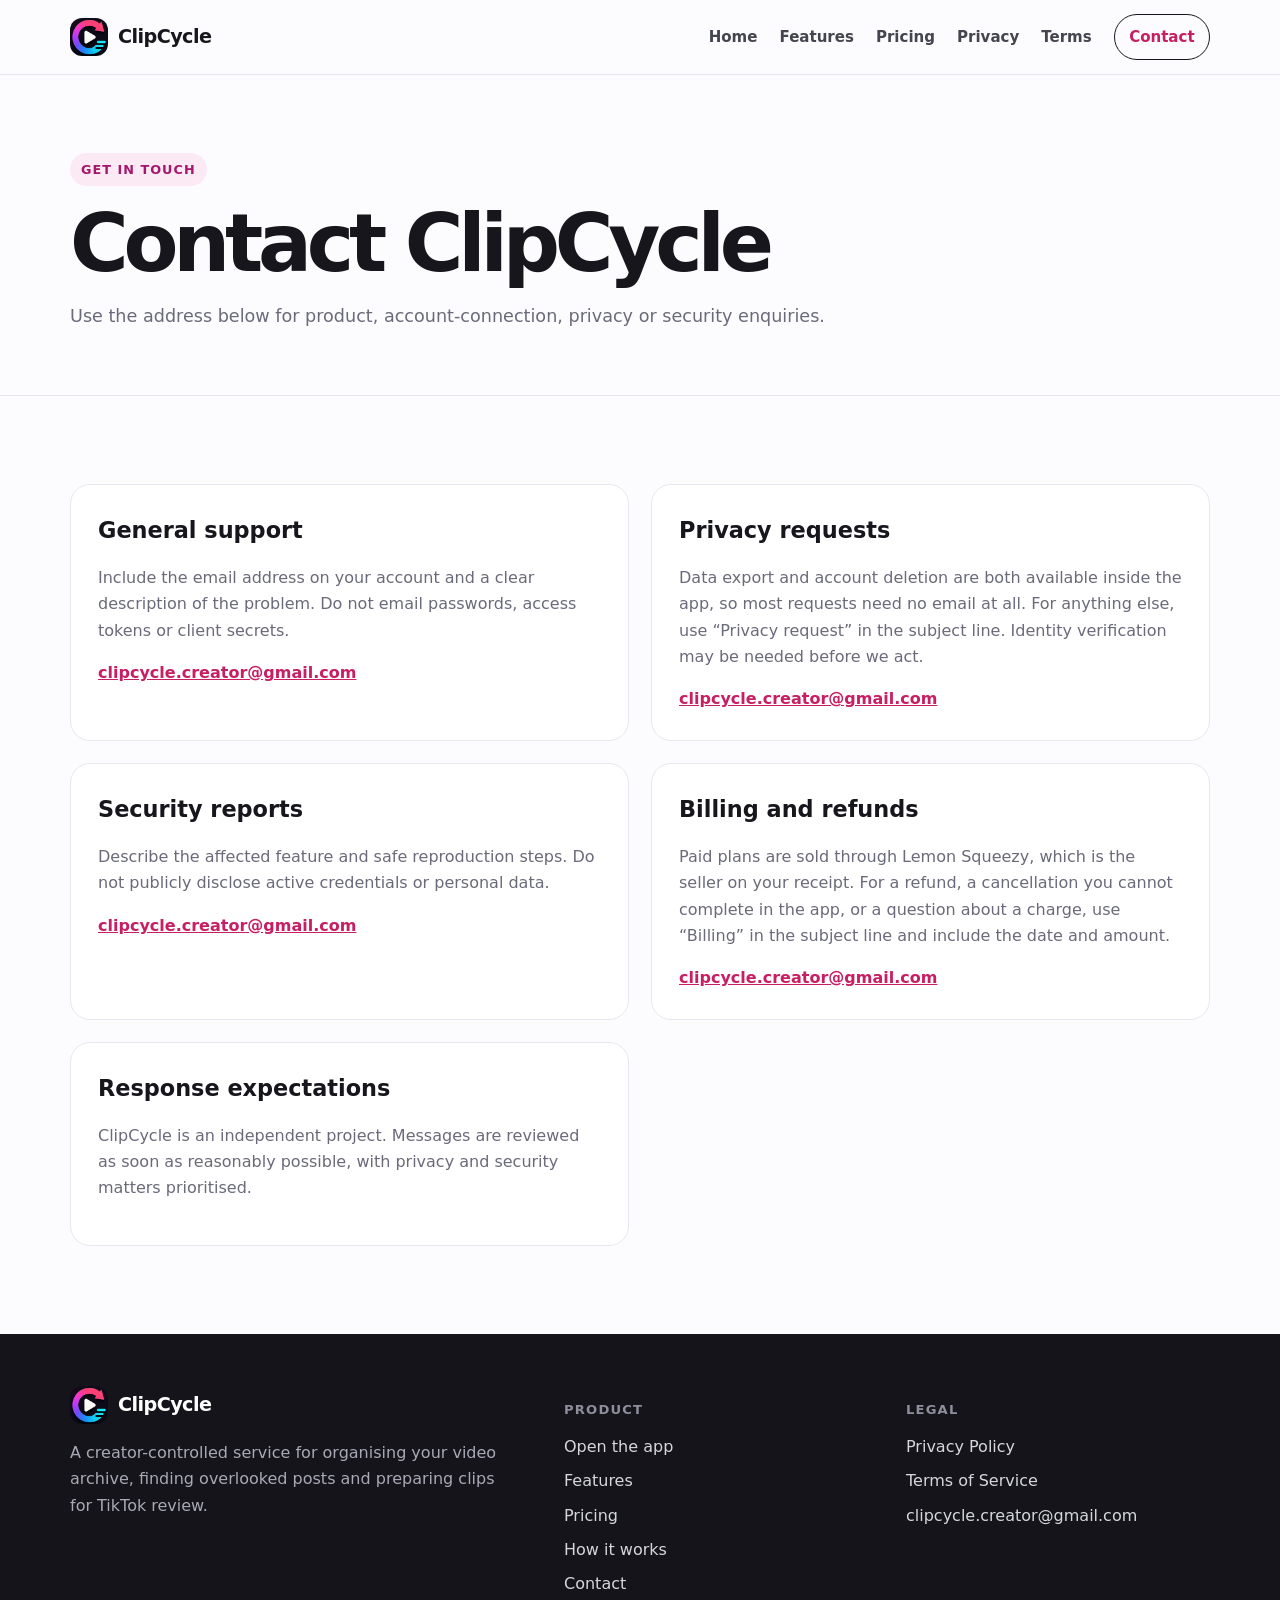
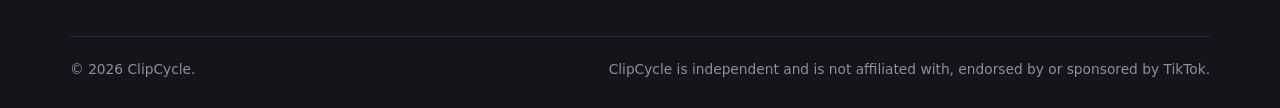
==== contact.html @ dc178f46 "Switch merchant of record to Lemon Squeezy Polar declined the category, classing creator tooling as " ====
<!doctype html><html lang="en"><head><meta charset="utf-8"><meta name="viewport" content="width=device-width,initial-scale=1"><meta name="description" content="Contact ClipCycle for product support, privacy enquiries or security reports."><title>Contact | ClipCycle</title><link rel="icon" href="favicon.png" type="image/png"><link rel="stylesheet" href="styles.css"></head><body><a class="skip" href="#main">Skip to content</a><header class="header"><div class="container nav"><a class="brand" href="index.html"><span class="mark"><img src="favicon.png" alt="" width="38" height="38"></span><span>ClipCycle</span></a><button class="menu" aria-expanded="false">Menu</button><nav class="links"><a href="index.html">Home</a><a href="features.html">Features</a><a href="pricing.html">Pricing</a><a href="privacy.html">Privacy</a><a href="terms.html">Terms</a><a href="contact.html" class="contact-link" aria-current="page">Contact</a></nav></div></header><main id="main">
<section class="page-hero"><div class="container"><span class="eyebrow">Get in touch</span><h1>Contact ClipCycle</h1><p>Use the address below for product, account-connection, privacy or security enquiries.</p></div></section>
<section class="section"><div class="container contact-grid"><article class="contact-card"><h2>General support</h2><p>Include the email address on your account and a clear description of the problem. Do not email passwords, access tokens or client secrets.</p><a class="email" href="mailto:clipcycle.creator@gmail.com?subject=ClipCycle%20support">clipcycle.creator@gmail.com</a></article><article class="contact-card"><h2>Privacy requests</h2><p>Data export and account deletion are both available inside the app, so most requests need no email at all. For anything else, use “Privacy request” in the subject line. Identity verification may be needed before we act.</p><a class="email" href="mailto:clipcycle.creator@gmail.com?subject=ClipCycle%20privacy%20request">clipcycle.creator@gmail.com</a></article><article class="contact-card"><h2>Security reports</h2><p>Describe the affected feature and safe reproduction steps. Do not publicly disclose active credentials or personal data.</p><a class="email" href="mailto:clipcycle.creator@gmail.com?subject=ClipCycle%20security%20report">clipcycle.creator@gmail.com</a></article><article class="contact-card"><h2>Billing and refunds</h2><p>Paid plans are sold through Lemon Squeezy, which is the seller on your receipt. For a refund, a cancellation you cannot complete in the app, or a question about a charge, use “Billing” in the subject line and include the date and amount.</p><a class="email" href="mailto:clipcycle.creator@gmail.com?subject=ClipCycle%20billing">clipcycle.creator@gmail.com</a></article><article class="contact-card"><h2>Response expectations</h2><p>ClipCycle is an independent project. Messages are reviewed as soon as reasonably possible, with privacy and security matters prioritised.</p></article></div></section>
</main><footer class="footer"><div class="container"><div class="footer-grid"><div><a class="brand" href="index.html"><span class="mark"><img src="favicon.png" alt="" width="38" height="38"></span><span>ClipCycle</span></a><p>A creator-controlled service for organising your video archive, finding overlooked posts and preparing clips for TikTok review.</p></div><div><h3>Product</h3><div class="footer-links"><a href="https://app.clipcycle.co">Open the app</a><a href="features.html">Features</a><a href="pricing.html">Pricing</a><a href="index.html#how">How it works</a><a href="contact.html">Contact</a></div></div><div><h3>Legal</h3><div class="footer-links"><a href="privacy.html">Privacy Policy</a><a href="terms.html">Terms of Service</a><a href="mailto:clipcycle.creator@gmail.com">clipcycle.creator@gmail.com</a></div></div></div><div class="footer-bottom"><span>© <span data-year>2026</span> ClipCycle.</span><span>ClipCycle is independent and is not affiliated with, endorsed by or sponsored by TikTok.</span></div></div></footer><script src="script.js"></script></body></html>
---- styles.css ----
:root{--ink:#16161c;--muted:#6a6a7a;--paper:#fcfcfe;--soft:#f4f4f9;--card:#fff;--accent:#ff2d6f;--dark:#c81e63;--violet:#6d28d9;--cyan:#0e7490;--line:#e7e7ef;--max:1140px}
*{box-sizing:border-box}html{scroll-behavior:smooth}body{margin:0;color:var(--ink);background:var(--paper);font-family:Inter,ui-sans-serif,system-ui,-apple-system,"Segoe UI",sans-serif;line-height:1.65}a{color:inherit}.container{width:min(calc(100% - 40px),var(--max));margin:auto}.skip{position:absolute;left:-9999px}.skip:focus{left:1rem;top:1rem;background:#111;color:#fff;padding:.7rem;z-index:100}.header{position:sticky;top:0;z-index:30;background:rgba(252,252,254,.93);backdrop-filter:blur(12px);border-bottom:1px solid var(--line)}.nav{min-height:74px;display:flex;align-items:center;justify-content:space-between;gap:24px}.brand{display:flex;align-items:center;gap:10px;text-decoration:none;font-weight:850;font-size:1.2rem;letter-spacing:-.03em}.mark{width:38px;height:38px;border-radius:12px;overflow:hidden;flex:none;display:block}.mark img{width:100%;height:100%;display:block}.links{display:flex;align-items:center;gap:22px}.links a{text-decoration:none;font-weight:680;font-size:.94rem;color:#45454f}.links a:hover,.links a[aria-current=page]{color:var(--dark)}.contact-link{padding:.58rem .9rem;border:1px solid var(--ink);border-radius:999px}.menu{display:none;background:#fff;border:1px solid var(--line);border-radius:10px;padding:.55rem .7rem;font:inherit;font-weight:750}.hero{padding:96px 0 78px;overflow:hidden;position:relative}.hero:after{content:"";position:absolute;width:600px;height:600px;border-radius:50%;right:-260px;top:-280px;background:radial-gradient(circle,rgba(255,45,111,.18),rgba(124,58,237,.12) 45%,transparent 70%);pointer-events:none}.hero-grid{display:grid;grid-template-columns:1.08fr .92fr;gap:60px;align-items:center}.eyebrow{display:inline-flex;padding:.38rem .68rem;border-radius:999px;background:#fbeaf4;color:#a3186a;font-size:.8rem;font-weight:820;letter-spacing:.08em;text-transform:uppercase}h1{font-size:clamp(3.2rem,8vw,6.2rem);line-height:.95;letter-spacing:-.065em;margin:20px 0;max-width:12ch}.hero h1 span{background:linear-gradient(100deg,#ff2d6f,#c026d3 45%,#4f7cf7);-webkit-background-clip:text;background-clip:text;color:transparent}.lead{font-size:1.18rem;color:var(--muted);max-width:650px}.actions{display:flex;gap:12px;flex-wrap:wrap;margin-top:30px}.button{display:inline-flex;align-items:center;justify-content:center;min-height:50px;padding:.75rem 1.15rem;border-radius:13px;text-decoration:none;font-weight:800;border:1px solid transparent}.primary{background:linear-gradient(100deg,#ff2d6f,#d4269b);color:#fff;box-shadow:0 12px 28px rgba(255,45,111,.28)}.primary:hover{background:linear-gradient(100deg,#e81c5e,#b81f87)}.secondary{background:#fff;border-color:var(--line)}.note{font-size:.9rem;color:#76767f;margin-top:17px}.mock{background:var(--ink);padding:26px;border-radius:28px;box-shadow:0 22px 60px rgba(22,22,40,.2);transform:rotate(1deg)}.window{background:#f8f8fc;border-radius:18px;overflow:hidden}.toolbar{height:46px;background:#fff;border-bottom:1px solid var(--line);display:flex;align-items:center;gap:7px;padding:0 16px}.dot{width:9px;height:9px;border-radius:50%;background:#d6d6e0}.mockbody{padding:22px}.small-label{font-size:.76rem;font-weight:820;letter-spacing:.08em;text-transform:uppercase;color:var(--muted)}.preview{height:205px;margin-top:12px;border-radius:16px;display:grid;place-items:center;color:#fff;font-size:2.3rem;background:linear-gradient(135deg,rgba(21,21,30,.1),rgba(21,21,30,.45)),linear-gradient(140deg,#8f7fd6,#5486bd 52%,#2c4a66)}.fake-row{display:flex;justify-content:space-between;align-items:center;gap:16px;margin-top:17px}.fake-lines{flex:1}.line{height:10px;background:#dcdce6;border-radius:999px}.line.short{width:60%;margin-top:7px}.badge{font-size:.75rem;font-weight:820;padding:.42rem .62rem;border-radius:999px;color:#0e7490;background:#d8f3fa}.trust{border-block:1px solid var(--line);background:#fff}.trust-grid{min-height:94px;display:grid;grid-template-columns:repeat(3,1fr);gap:24px;align-items:center}.trust-item{display:flex;align-items:center;gap:11px;color:#52525f}.trust-icon{width:35px;height:35px;border-radius:10px;background:var(--soft);display:grid;place-items:center;font-weight:900}.section{padding:88px 0}.soft{background:var(--soft)}.heading{max-width:740px;margin-bottom:40px}.heading h2,.content h2{font-size:clamp(2rem,5vw,3.5rem);line-height:1.07;letter-spacing:-.045em;margin:0 0 13px}.heading p{color:var(--muted);font-size:1.08rem;margin:0}.cards{display:grid;grid-template-columns:repeat(3,1fr);gap:19px}.card{background:#fff;border:1px solid var(--line);border-radius:21px;padding:26px;box-shadow:0 12px 32px rgba(24,20,45,.055)}.icon{width:43px;height:43px;border-radius:12px;display:grid;place-items:center;background:#f1ecfe;color:#6d28d9;font-weight:850}.card h3{margin:18px 0 8px;font-size:1.22rem}.card p{margin:0;color:var(--muted)}.steps{display:grid;grid-template-columns:repeat(4,1fr);gap:17px;counter-reset:step}.step{background:#fff;border-top:3px solid var(--accent);padding:24px 21px;border-radius:0 0 20px 20px}.step:before{counter-increment:step;content:"0" counter(step);display:block;color:var(--dark);font-size:.82rem;font-weight:850;letter-spacing:.09em;margin-bottom:28px}.step h3{margin:0 0 7px}.step p{margin:0;color:var(--muted)}.split{display:grid;grid-template-columns:1fr 1fr;gap:58px;align-items:center}.checks{list-style:none;padding:0;margin:22px 0 0;display:grid;gap:14px}.checks li{position:relative;padding-left:33px;color:#464653}.checks li:before{content:"✓";position:absolute;left:0;top:0;width:23px;height:23px;border-radius:7px;background:#d3f2ee;color:#0d7a68;display:grid;place-items:center;font-weight:900}.panel{background:#fff;border:1px solid var(--line);border-radius:25px;padding:26px;box-shadow:0 18px 50px rgba(24,20,45,.1)}.panel-row{display:flex;justify-content:space-between;gap:18px;padding:15px 0;border-bottom:1px solid var(--line)}.panel-row:last-child{border:0}.panel-row strong{font-weight:750}.good{color:#0d7a68;font-weight:820}.faq{display:grid;gap:12px}.faq details{background:#fff;border:1px solid var(--line);border-radius:16px;padding:0 20px}.faq summary{cursor:pointer;padding:19px 0;font-weight:790}.faq p{margin:-2px 0 19px;color:var(--muted)}.cta{padding:clamp(36px,7vw,68px);text-align:center;border-radius:28px;background:radial-gradient(circle at top right,rgba(255,45,111,.28),transparent 42%),radial-gradient(circle at bottom left,rgba(34,211,238,.18),transparent 45%),var(--ink);color:#fff}.cta h2{font-size:clamp(2rem,5vw,3.8rem);line-height:1;letter-spacing:-.05em;margin:0 auto 14px;max-width:760px}.cta p{color:#c9c8d2;max-width:620px;margin:0 auto 26px}.page-hero{padding:78px 0 46px;border-bottom:1px solid var(--line)}.page-hero h1{font-size:clamp(2.8rem,7vw,5rem);max-width:15ch}.page-hero p{color:var(--muted);font-size:1.1rem;max-width:760px}.content{max-width:820px;padding:55px 0 88px}.content h2{font-size:1.65rem;margin-top:48px}.content h3{margin-top:28px}.content p,.content li{color:#4a4a56}.content a{color:var(--dark);text-underline-offset:3px}.notice{padding:17px 19px;border-left:4px solid var(--accent);background:#fdf2f8;border-radius:0 13px 13px 0;margin:24px 0}.contact-grid{display:grid;grid-template-columns:1fr 1fr;gap:22px}.contact-card{border:1px solid var(--line);border-radius:20px;background:#fff;padding:27px}.contact-card h2{margin:0 0 9px;font-size:1.4rem}.contact-card p{color:var(--muted)}.email{display:inline-block;color:var(--dark);font-weight:820;overflow-wrap:anywhere}.footer{background:#14141a;color:#fff;padding:52px 0 28px}.footer-grid{display:grid;grid-template-columns:1.5fr 1fr 1fr;gap:38px}.footer p{color:#a9a9b6;max-width:440px}.footer h3{font-size:.82rem;text-transform:uppercase;letter-spacing:.09em;color:#8e8e9c}.footer-links{display:grid;gap:8px}.footer-links a{color:#d6d6de;text-decoration:none}.footer-bottom{display:flex;justify-content:space-between;gap:20px;margin-top:38px;padding-top:21px;border-top:1px solid #2c2c36;color:#8e8e9c;font-size:.86rem}
@media(max-width:900px){.hero-grid,.split{grid-template-columns:1fr}.cards{grid-template-columns:1fr 1fr}.steps{grid-template-columns:1fr 1fr}.trust-grid{padding:20px 0}}
@media(max-width:700px){.menu{display:block}.links{display:none;position:absolute;top:67px;left:20px;right:20px;flex-direction:column;align-items:stretch;gap:0;background:#fff;border:1px solid var(--line);border-radius:16px;padding:9px;box-shadow:0 18px 50px rgba(24,20,45,.13)}.links.open{display:flex}.links a{padding:11px}.contact-link{border:0}.hero{padding-top:68px}.trust-grid,.cards,.steps,.contact-grid,.footer-grid{grid-template-columns:1fr}.section{padding:68px 0}.footer-bottom{flex-direction:column}}

.plans{display:grid;grid-template-columns:repeat(2,1fr);gap:22px;align-items:start;max-width:900px;margin:auto}
.plan{position:relative;background:#fff;border:1px solid var(--line);border-radius:24px;padding:32px;box-shadow:0 12px 32px rgba(24,20,45,.055);display:flex;flex-direction:column;height:100%}
.plan.featured{border-color:var(--accent);box-shadow:0 20px 54px rgba(255,45,111,.14)}
.plan .badge{position:absolute;top:-13px;right:26px;color:#a3186a;background:#fbeaf4}
.plan h2{margin:0;font-size:1.35rem;letter-spacing:-.02em}
.plan-price{margin:14px 0 0;display:flex;align-items:baseline;gap:9px}
.plan-price .amount{font-size:3rem;font-weight:850;letter-spacing:-.05em;line-height:1}
.plan-price .per{color:var(--muted);font-weight:700}
.plan-note{margin:6px 0 0;color:var(--muted);font-size:.92rem}
.plan .checks{margin-top:24px}
.plan-foot{margin:22px 0 24px;padding-top:20px;border-top:1px solid var(--line);color:var(--muted);font-size:.9rem}
.plan-foot a{color:var(--dark)}
.plan .button{margin-top:auto;width:100%}
@media(max-width:760px){.plans{grid-template-columns:1fr}.plan{padding:26px}}
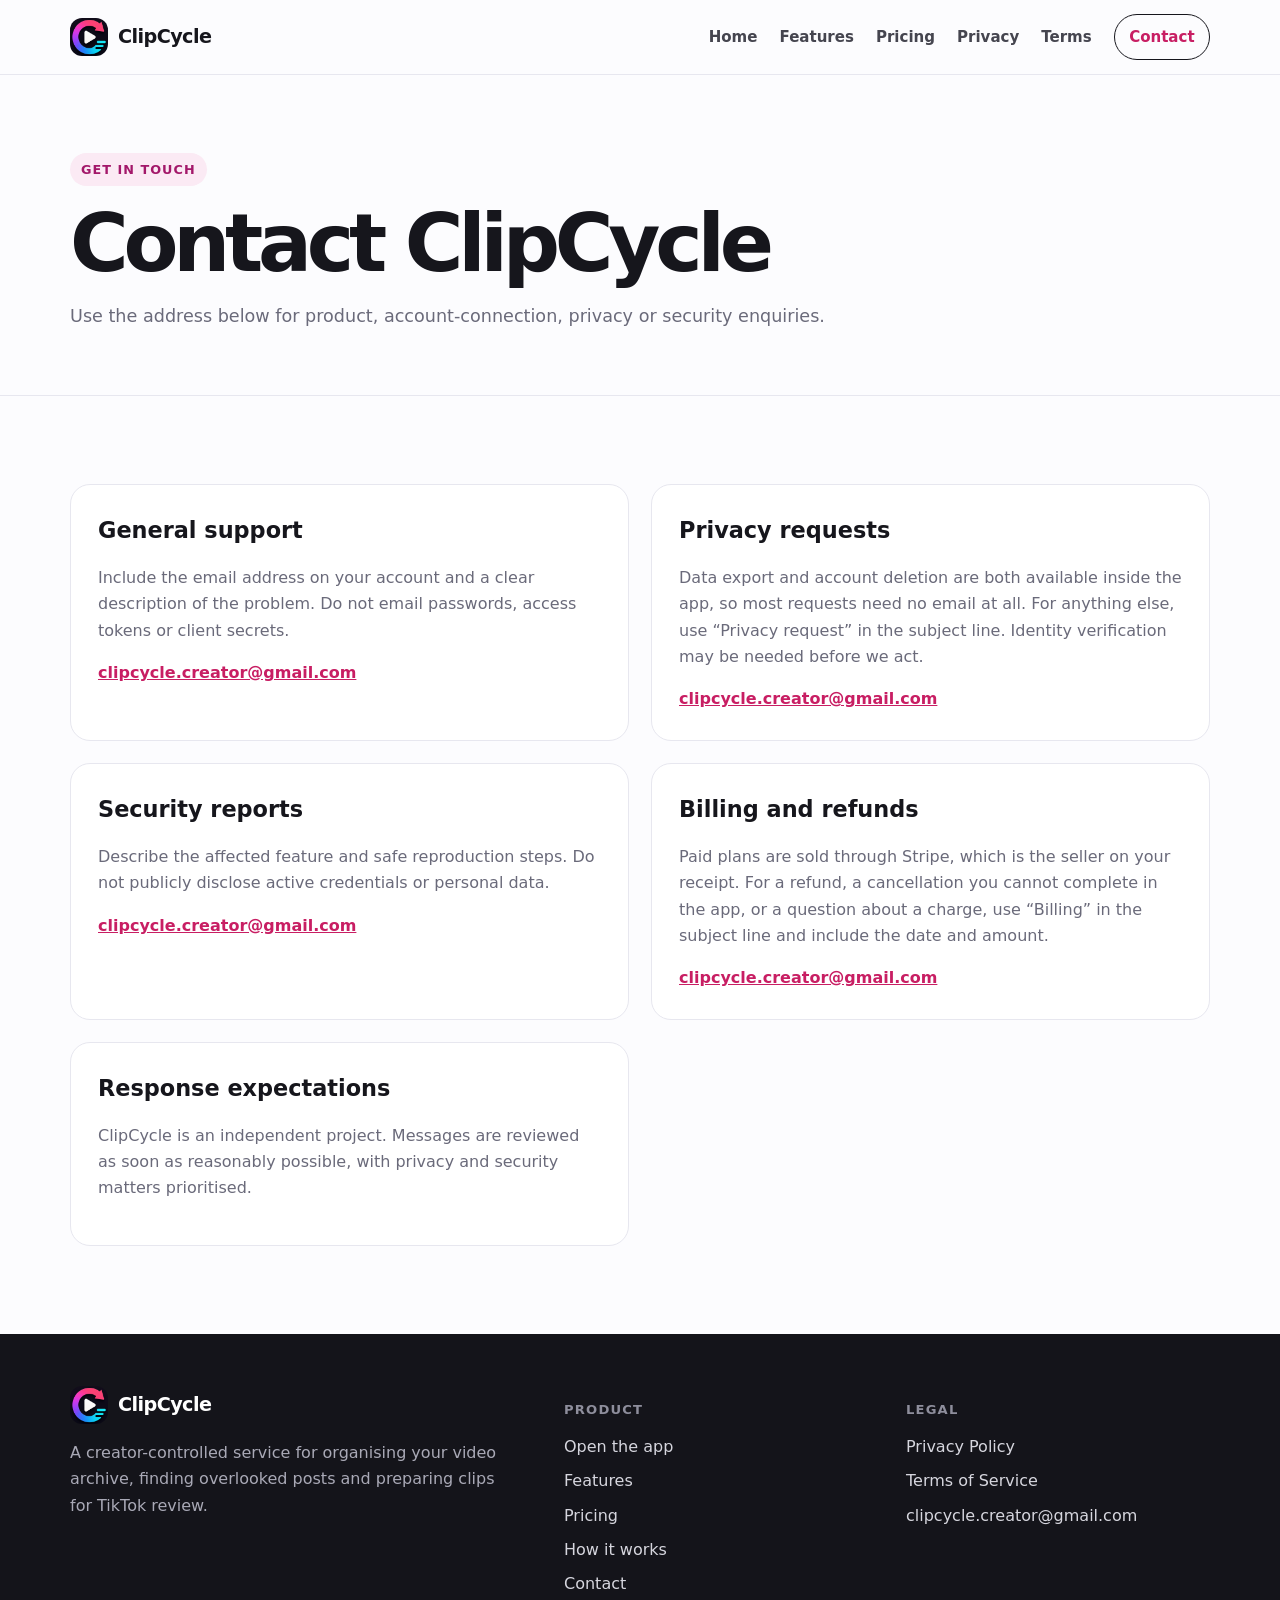
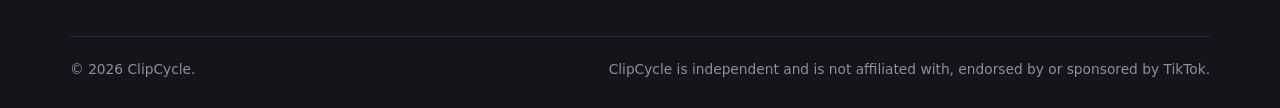
==== commit 8f5a38bd: "Name Stripe as merchant of record Lemon Squeezy routed the signup to Stripe Managed Payments, which " ====
--- a/contact.html
+++ b/contact.html
@@ -1,4 +1,4 @@
 <!doctype html><html lang="en"><head><meta charset="utf-8"><meta name="viewport" content="width=device-width,initial-scale=1"><meta name="description" content="Contact ClipCycle for product support, privacy enquiries or security reports."><title>Contact | ClipCycle</title><link rel="icon" href="favicon.png" type="image/png"><link rel="stylesheet" href="styles.css"></head><body><a class="skip" href="#main">Skip to content</a><header class="header"><div class="container nav"><a class="brand" href="index.html"><span class="mark"><img src="favicon.png" alt="" width="38" height="38"></span><span>ClipCycle</span></a><button class="menu" aria-expanded="false">Menu</button><nav class="links"><a href="index.html">Home</a><a href="features.html">Features</a><a href="pricing.html">Pricing</a><a href="privacy.html">Privacy</a><a href="terms.html">Terms</a><a href="contact.html" class="contact-link" aria-current="page">Contact</a></nav></div></header><main id="main">
 <section class="page-hero"><div class="container"><span class="eyebrow">Get in touch</span><h1>Contact ClipCycle</h1><p>Use the address below for product, account-connection, privacy or security enquiries.</p></div></section>
-<section class="section"><div class="container contact-grid"><article class="contact-card"><h2>General support</h2><p>Include the email address on your account and a clear description of the problem. Do not email passwords, access tokens or client secrets.</p><a class="email" href="mailto:clipcycle.creator@gmail.com?subject=ClipCycle%20support">clipcycle.creator@gmail.com</a></article><article class="contact-card"><h2>Privacy requests</h2><p>Data export and account deletion are both available inside the app, so most requests need no email at all. For anything else, use “Privacy request” in the subject line. Identity verification may be needed before we act.</p><a class="email" href="mailto:clipcycle.creator@gmail.com?subject=ClipCycle%20privacy%20request">clipcycle.creator@gmail.com</a></article><article class="contact-card"><h2>Security reports</h2><p>Describe the affected feature and safe reproduction steps. Do not publicly disclose active credentials or personal data.</p><a class="email" href="mailto:clipcycle.creator@gmail.com?subject=ClipCycle%20security%20report">clipcycle.creator@gmail.com</a></article><article class="contact-card"><h2>Billing and refunds</h2><p>Paid plans are sold through Lemon Squeezy, which is the seller on your receipt. For a refund, a cancellation you cannot complete in the app, or a question about a charge, use “Billing” in the subject line and include the date and amount.</p><a class="email" href="mailto:clipcycle.creator@gmail.com?subject=ClipCycle%20billing">clipcycle.creator@gmail.com</a></article><article class="contact-card"><h2>Response expectations</h2><p>ClipCycle is an independent project. Messages are reviewed as soon as reasonably possible, with privacy and security matters prioritised.</p></article></div></section>
+<section class="section"><div class="container contact-grid"><article class="contact-card"><h2>General support</h2><p>Include the email address on your account and a clear description of the problem. Do not email passwords, access tokens or client secrets.</p><a class="email" href="mailto:clipcycle.creator@gmail.com?subject=ClipCycle%20support">clipcycle.creator@gmail.com</a></article><article class="contact-card"><h2>Privacy requests</h2><p>Data export and account deletion are both available inside the app, so most requests need no email at all. For anything else, use “Privacy request” in the subject line. Identity verification may be needed before we act.</p><a class="email" href="mailto:clipcycle.creator@gmail.com?subject=ClipCycle%20privacy%20request">clipcycle.creator@gmail.com</a></article><article class="contact-card"><h2>Security reports</h2><p>Describe the affected feature and safe reproduction steps. Do not publicly disclose active credentials or personal data.</p><a class="email" href="mailto:clipcycle.creator@gmail.com?subject=ClipCycle%20security%20report">clipcycle.creator@gmail.com</a></article><article class="contact-card"><h2>Billing and refunds</h2><p>Paid plans are sold through Stripe, which is the seller on your receipt. For a refund, a cancellation you cannot complete in the app, or a question about a charge, use “Billing” in the subject line and include the date and amount.</p><a class="email" href="mailto:clipcycle.creator@gmail.com?subject=ClipCycle%20billing">clipcycle.creator@gmail.com</a></article><article class="contact-card"><h2>Response expectations</h2><p>ClipCycle is an independent project. Messages are reviewed as soon as reasonably possible, with privacy and security matters prioritised.</p></article></div></section>
 </main><footer class="footer"><div class="container"><div class="footer-grid"><div><a class="brand" href="index.html"><span class="mark"><img src="favicon.png" alt="" width="38" height="38"></span><span>ClipCycle</span></a><p>A creator-controlled service for organising your video archive, finding overlooked posts and preparing clips for TikTok review.</p></div><div><h3>Product</h3><div class="footer-links"><a href="https://app.clipcycle.co">Open the app</a><a href="features.html">Features</a><a href="pricing.html">Pricing</a><a href="index.html#how">How it works</a><a href="contact.html">Contact</a></div></div><div><h3>Legal</h3><div class="footer-links"><a href="privacy.html">Privacy Policy</a><a href="terms.html">Terms of Service</a><a href="mailto:clipcycle.creator@gmail.com">clipcycle.creator@gmail.com</a></div></div></div><div class="footer-bottom"><span>© <span data-year>2026</span> ClipCycle.</span><span>ClipCycle is independent and is not affiliated with, endorsed by or sponsored by TikTok.</span></div></div></footer><script src="script.js"></script></body></html>
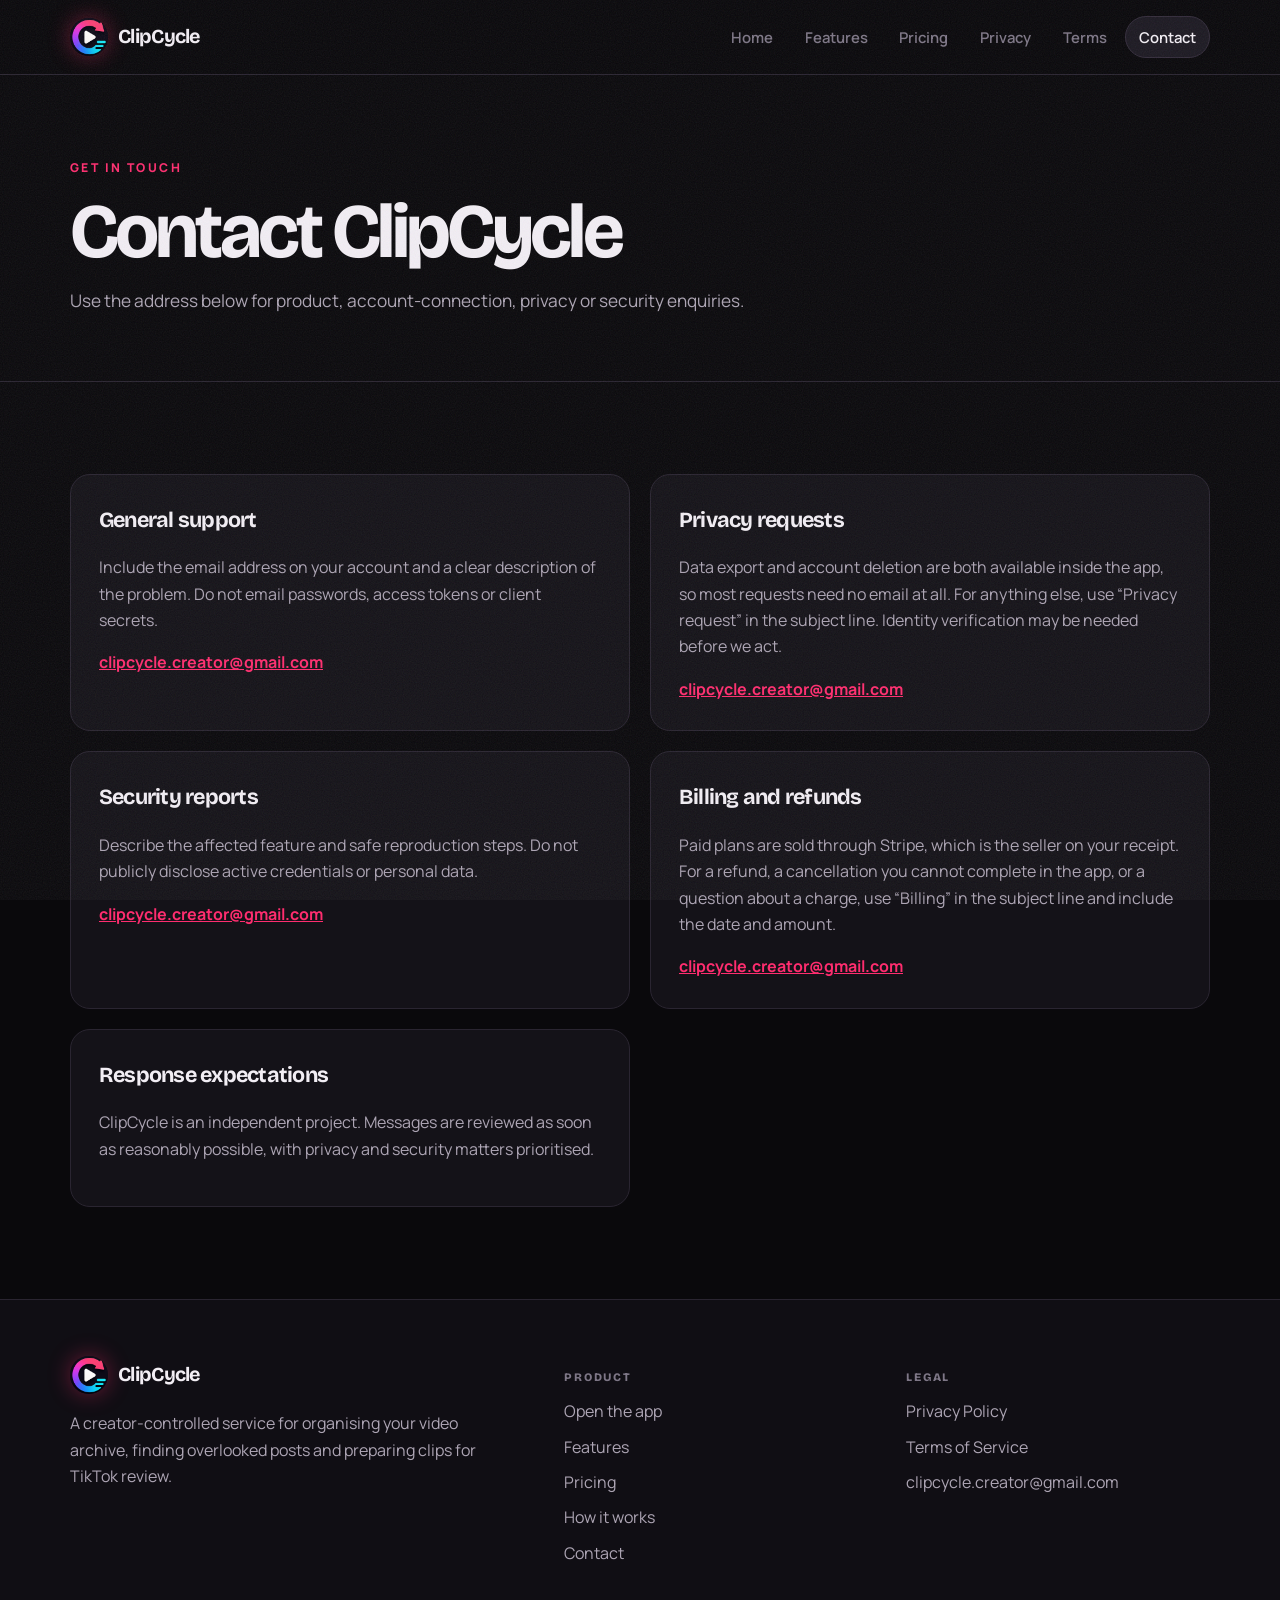
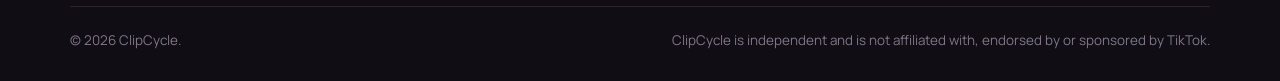
==== commit 7fc52f31: "Take the site dark, to match the app it sells The app has always been dark — near-black, phone-first" ====
--- a/contact.html
+++ b/contact.html
@@ -1,4 +1,4 @@
-<!doctype html><html lang="en"><head><meta charset="utf-8"><meta name="viewport" content="width=device-width,initial-scale=1"><meta name="description" content="Contact ClipCycle for product support, privacy enquiries or security reports."><title>Contact | ClipCycle</title><link rel="icon" href="favicon.png" type="image/png"><link rel="stylesheet" href="styles.css"></head><body><a class="skip" href="#main">Skip to content</a><header class="header"><div class="container nav"><a class="brand" href="index.html"><span class="mark"><img src="favicon.png" alt="" width="38" height="38"></span><span>ClipCycle</span></a><button class="menu" aria-expanded="false">Menu</button><nav class="links"><a href="index.html">Home</a><a href="features.html">Features</a><a href="pricing.html">Pricing</a><a href="privacy.html">Privacy</a><a href="terms.html">Terms</a><a href="contact.html" class="contact-link" aria-current="page">Contact</a></nav></div></header><main id="main">
+<!doctype html><html lang="en"><head><meta charset="utf-8"><meta name="theme-color" content="#0a090c"><meta name="viewport" content="width=device-width,initial-scale=1"><meta name="description" content="Contact ClipCycle for product support, privacy enquiries or security reports."><title>Contact | ClipCycle</title><link rel="icon" href="favicon.png" type="image/png"><link rel="preconnect" href="https://fonts.googleapis.com"><link rel="preconnect" href="https://fonts.gstatic.com" crossorigin><link rel="stylesheet" href="https://fonts.googleapis.com/css2?family=Bricolage+Grotesque:opsz,wght@12..96,600;12..96,700&family=Manrope:wght@400;500;600;700&display=swap"><link rel="stylesheet" href="styles.css"></head><body><a class="skip" href="#main">Skip to content</a><header class="header"><div class="container nav"><a class="brand" href="index.html"><span class="mark"><img src="favicon.png" alt="" width="38" height="38"></span><span>ClipCycle</span></a><button class="menu" aria-expanded="false">Menu</button><nav class="links"><a href="index.html">Home</a><a href="features.html">Features</a><a href="pricing.html">Pricing</a><a href="privacy.html">Privacy</a><a href="terms.html">Terms</a><a href="contact.html" class="contact-link" aria-current="page">Contact</a></nav></div></header><main id="main">
 <section class="page-hero"><div class="container"><span class="eyebrow">Get in touch</span><h1>Contact ClipCycle</h1><p>Use the address below for product, account-connection, privacy or security enquiries.</p></div></section>
 <section class="section"><div class="container contact-grid"><article class="contact-card"><h2>General support</h2><p>Include the email address on your account and a clear description of the problem. Do not email passwords, access tokens or client secrets.</p><a class="email" href="mailto:clipcycle.creator@gmail.com?subject=ClipCycle%20support">clipcycle.creator@gmail.com</a></article><article class="contact-card"><h2>Privacy requests</h2><p>Data export and account deletion are both available inside the app, so most requests need no email at all. For anything else, use “Privacy request” in the subject line. Identity verification may be needed before we act.</p><a class="email" href="mailto:clipcycle.creator@gmail.com?subject=ClipCycle%20privacy%20request">clipcycle.creator@gmail.com</a></article><article class="contact-card"><h2>Security reports</h2><p>Describe the affected feature and safe reproduction steps. Do not publicly disclose active credentials or personal data.</p><a class="email" href="mailto:clipcycle.creator@gmail.com?subject=ClipCycle%20security%20report">clipcycle.creator@gmail.com</a></article><article class="contact-card"><h2>Billing and refunds</h2><p>Paid plans are sold through Stripe, which is the seller on your receipt. For a refund, a cancellation you cannot complete in the app, or a question about a charge, use “Billing” in the subject line and include the date and amount.</p><a class="email" href="mailto:clipcycle.creator@gmail.com?subject=ClipCycle%20billing">clipcycle.creator@gmail.com</a></article><article class="contact-card"><h2>Response expectations</h2><p>ClipCycle is an independent project. Messages are reviewed as soon as reasonably possible, with privacy and security matters prioritised.</p></article></div></section>
 </main><footer class="footer"><div class="container"><div class="footer-grid"><div><a class="brand" href="index.html"><span class="mark"><img src="favicon.png" alt="" width="38" height="38"></span><span>ClipCycle</span></a><p>A creator-controlled service for organising your video archive, finding overlooked posts and preparing clips for TikTok review.</p></div><div><h3>Product</h3><div class="footer-links"><a href="https://app.clipcycle.co">Open the app</a><a href="features.html">Features</a><a href="pricing.html">Pricing</a><a href="index.html#how">How it works</a><a href="contact.html">Contact</a></div></div><div><h3>Legal</h3><div class="footer-links"><a href="privacy.html">Privacy Policy</a><a href="terms.html">Terms of Service</a><a href="mailto:clipcycle.creator@gmail.com">clipcycle.creator@gmail.com</a></div></div></div><div class="footer-bottom"><span>© <span data-year>2026</span> ClipCycle.</span><span>ClipCycle is independent and is not affiliated with, endorsed by or sponsored by TikTok.</span></div></div></footer><script src="script.js"></script></body></html>
--- a/styles.css
+++ b/styles.css
@@ -1,20 +1,520 @@
-
-:root{--ink:#16161c;--muted:#6a6a7a;--paper:#fcfcfe;--soft:#f4f4f9;--card:#fff;--accent:#ff2d6f;--dark:#c81e63;--violet:#6d28d9;--cyan:#0e7490;--line:#e7e7ef;--max:1140px}
-*{box-sizing:border-box}html{scroll-behavior:smooth}body{margin:0;color:var(--ink);background:var(--paper);font-family:Inter,ui-sans-serif,system-ui,-apple-system,"Segoe UI",sans-serif;line-height:1.65}a{color:inherit}.container{width:min(calc(100% - 40px),var(--max));margin:auto}.skip{position:absolute;left:-9999px}.skip:focus{left:1rem;top:1rem;background:#111;color:#fff;padding:.7rem;z-index:100}.header{position:sticky;top:0;z-index:30;background:rgba(252,252,254,.93);backdrop-filter:blur(12px);border-bottom:1px solid var(--line)}.nav{min-height:74px;display:flex;align-items:center;justify-content:space-between;gap:24px}.brand{display:flex;align-items:center;gap:10px;text-decoration:none;font-weight:850;font-size:1.2rem;letter-spacing:-.03em}.mark{width:38px;height:38px;border-radius:12px;overflow:hidden;flex:none;display:block}.mark img{width:100%;height:100%;display:block}.links{display:flex;align-items:center;gap:22px}.links a{text-decoration:none;font-weight:680;font-size:.94rem;color:#45454f}.links a:hover,.links a[aria-current=page]{color:var(--dark)}.contact-link{padding:.58rem .9rem;border:1px solid var(--ink);border-radius:999px}.menu{display:none;background:#fff;border:1px solid var(--line);border-radius:10px;padding:.55rem .7rem;font:inherit;font-weight:750}.hero{padding:96px 0 78px;overflow:hidden;position:relative}.hero:after{content:"";position:absolute;width:600px;height:600px;border-radius:50%;right:-260px;top:-280px;background:radial-gradient(circle,rgba(255,45,111,.18),rgba(124,58,237,.12) 45%,transparent 70%);pointer-events:none}.hero-grid{display:grid;grid-template-columns:1.08fr .92fr;gap:60px;align-items:center}.eyebrow{display:inline-flex;padding:.38rem .68rem;border-radius:999px;background:#fbeaf4;color:#a3186a;font-size:.8rem;font-weight:820;letter-spacing:.08em;text-transform:uppercase}h1{font-size:clamp(3.2rem,8vw,6.2rem);line-height:.95;letter-spacing:-.065em;margin:20px 0;max-width:12ch}.hero h1 span{background:linear-gradient(100deg,#ff2d6f,#c026d3 45%,#4f7cf7);-webkit-background-clip:text;background-clip:text;color:transparent}.lead{font-size:1.18rem;color:var(--muted);max-width:650px}.actions{display:flex;gap:12px;flex-wrap:wrap;margin-top:30px}.button{display:inline-flex;align-items:center;justify-content:center;min-height:50px;padding:.75rem 1.15rem;border-radius:13px;text-decoration:none;font-weight:800;border:1px solid transparent}.primary{background:linear-gradient(100deg,#ff2d6f,#d4269b);color:#fff;box-shadow:0 12px 28px rgba(255,45,111,.28)}.primary:hover{background:linear-gradient(100deg,#e81c5e,#b81f87)}.secondary{background:#fff;border-color:var(--line)}.note{font-size:.9rem;color:#76767f;margin-top:17px}.mock{background:var(--ink);padding:26px;border-radius:28px;box-shadow:0 22px 60px rgba(22,22,40,.2);transform:rotate(1deg)}.window{background:#f8f8fc;border-radius:18px;overflow:hidden}.toolbar{height:46px;background:#fff;border-bottom:1px solid var(--line);display:flex;align-items:center;gap:7px;padding:0 16px}.dot{width:9px;height:9px;border-radius:50%;background:#d6d6e0}.mockbody{padding:22px}.small-label{font-size:.76rem;font-weight:820;letter-spacing:.08em;text-transform:uppercase;color:var(--muted)}.preview{height:205px;margin-top:12px;border-radius:16px;display:grid;place-items:center;color:#fff;font-size:2.3rem;background:linear-gradient(135deg,rgba(21,21,30,.1),rgba(21,21,30,.45)),linear-gradient(140deg,#8f7fd6,#5486bd 52%,#2c4a66)}.fake-row{display:flex;justify-content:space-between;align-items:center;gap:16px;margin-top:17px}.fake-lines{flex:1}.line{height:10px;background:#dcdce6;border-radius:999px}.line.short{width:60%;margin-top:7px}.badge{font-size:.75rem;font-weight:820;padding:.42rem .62rem;border-radius:999px;color:#0e7490;background:#d8f3fa}.trust{border-block:1px solid var(--line);background:#fff}.trust-grid{min-height:94px;display:grid;grid-template-columns:repeat(3,1fr);gap:24px;align-items:center}.trust-item{display:flex;align-items:center;gap:11px;color:#52525f}.trust-icon{width:35px;height:35px;border-radius:10px;background:var(--soft);display:grid;place-items:center;font-weight:900}.section{padding:88px 0}.soft{background:var(--soft)}.heading{max-width:740px;margin-bottom:40px}.heading h2,.content h2{font-size:clamp(2rem,5vw,3.5rem);line-height:1.07;letter-spacing:-.045em;margin:0 0 13px}.heading p{color:var(--muted);font-size:1.08rem;margin:0}.cards{display:grid;grid-template-columns:repeat(3,1fr);gap:19px}.card{background:#fff;border:1px solid var(--line);border-radius:21px;padding:26px;box-shadow:0 12px 32px rgba(24,20,45,.055)}.icon{width:43px;height:43px;border-radius:12px;display:grid;place-items:center;background:#f1ecfe;color:#6d28d9;font-weight:850}.card h3{margin:18px 0 8px;font-size:1.22rem}.card p{margin:0;color:var(--muted)}.steps{display:grid;grid-template-columns:repeat(4,1fr);gap:17px;counter-reset:step}.step{background:#fff;border-top:3px solid var(--accent);padding:24px 21px;border-radius:0 0 20px 20px}.step:before{counter-increment:step;content:"0" counter(step);display:block;color:var(--dark);font-size:.82rem;font-weight:850;letter-spacing:.09em;margin-bottom:28px}.step h3{margin:0 0 7px}.step p{margin:0;color:var(--muted)}.split{display:grid;grid-template-columns:1fr 1fr;gap:58px;align-items:center}.checks{list-style:none;padding:0;margin:22px 0 0;display:grid;gap:14px}.checks li{position:relative;padding-left:33px;color:#464653}.checks li:before{content:"✓";position:absolute;left:0;top:0;width:23px;height:23px;border-radius:7px;background:#d3f2ee;color:#0d7a68;display:grid;place-items:center;font-weight:900}.panel{background:#fff;border:1px solid var(--line);border-radius:25px;padding:26px;box-shadow:0 18px 50px rgba(24,20,45,.1)}.panel-row{display:flex;justify-content:space-between;gap:18px;padding:15px 0;border-bottom:1px solid var(--line)}.panel-row:last-child{border:0}.panel-row strong{font-weight:750}.good{color:#0d7a68;font-weight:820}.faq{display:grid;gap:12px}.faq details{background:#fff;border:1px solid var(--line);border-radius:16px;padding:0 20px}.faq summary{cursor:pointer;padding:19px 0;font-weight:790}.faq p{margin:-2px 0 19px;color:var(--muted)}.cta{padding:clamp(36px,7vw,68px);text-align:center;border-radius:28px;background:radial-gradient(circle at top right,rgba(255,45,111,.28),transparent 42%),radial-gradient(circle at bottom left,rgba(34,211,238,.18),transparent 45%),var(--ink);color:#fff}.cta h2{font-size:clamp(2rem,5vw,3.8rem);line-height:1;letter-spacing:-.05em;margin:0 auto 14px;max-width:760px}.cta p{color:#c9c8d2;max-width:620px;margin:0 auto 26px}.page-hero{padding:78px 0 46px;border-bottom:1px solid var(--line)}.page-hero h1{font-size:clamp(2.8rem,7vw,5rem);max-width:15ch}.page-hero p{color:var(--muted);font-size:1.1rem;max-width:760px}.content{max-width:820px;padding:55px 0 88px}.content h2{font-size:1.65rem;margin-top:48px}.content h3{margin-top:28px}.content p,.content li{color:#4a4a56}.content a{color:var(--dark);text-underline-offset:3px}.notice{padding:17px 19px;border-left:4px solid var(--accent);background:#fdf2f8;border-radius:0 13px 13px 0;margin:24px 0}.contact-grid{display:grid;grid-template-columns:1fr 1fr;gap:22px}.contact-card{border:1px solid var(--line);border-radius:20px;background:#fff;padding:27px}.contact-card h2{margin:0 0 9px;font-size:1.4rem}.contact-card p{color:var(--muted)}.email{display:inline-block;color:var(--dark);font-weight:820;overflow-wrap:anywhere}.footer{background:#14141a;color:#fff;padding:52px 0 28px}.footer-grid{display:grid;grid-template-columns:1.5fr 1fr 1fr;gap:38px}.footer p{color:#a9a9b6;max-width:440px}.footer h3{font-size:.82rem;text-transform:uppercase;letter-spacing:.09em;color:#8e8e9c}.footer-links{display:grid;gap:8px}.footer-links a{color:#d6d6de;text-decoration:none}.footer-bottom{display:flex;justify-content:space-between;gap:20px;margin-top:38px;padding-top:21px;border-top:1px solid #2c2c36;color:#8e8e9c;font-size:.86rem}
-@media(max-width:900px){.hero-grid,.split{grid-template-columns:1fr}.cards{grid-template-columns:1fr 1fr}.steps{grid-template-columns:1fr 1fr}.trust-grid{padding:20px 0}}
-@media(max-width:700px){.menu{display:block}.links{display:none;position:absolute;top:67px;left:20px;right:20px;flex-direction:column;align-items:stretch;gap:0;background:#fff;border:1px solid var(--line);border-radius:16px;padding:9px;box-shadow:0 18px 50px rgba(24,20,45,.13)}.links.open{display:flex}.links a{padding:11px}.contact-link{border:0}.hero{padding-top:68px}.trust-grid,.cards,.steps,.contact-grid,.footer-grid{grid-template-columns:1fr}.section{padding:68px 0}.footer-bottom{flex-direction:column}}
-
-.plans{display:grid;grid-template-columns:repeat(2,1fr);gap:22px;align-items:start;max-width:900px;margin:auto}
-.plan{position:relative;background:#fff;border:1px solid var(--line);border-radius:24px;padding:32px;box-shadow:0 12px 32px rgba(24,20,45,.055);display:flex;flex-direction:column;height:100%}
-.plan.featured{border-color:var(--accent);box-shadow:0 20px 54px rgba(255,45,111,.14)}
-.plan .badge{position:absolute;top:-13px;right:26px;color:#a3186a;background:#fbeaf4}
-.plan h2{margin:0;font-size:1.35rem;letter-spacing:-.02em}
-.plan-price{margin:14px 0 0;display:flex;align-items:baseline;gap:9px}
-.plan-price .amount{font-size:3rem;font-weight:850;letter-spacing:-.05em;line-height:1}
-.plan-price .per{color:var(--muted);font-weight:700}
-.plan-note{margin:6px 0 0;color:var(--muted);font-size:.92rem}
-.plan .checks{margin-top:24px}
-.plan-foot{margin:22px 0 24px;padding-top:20px;border-top:1px solid var(--line);color:var(--muted);font-size:.9rem}
-.plan-foot a{color:var(--dark)}
-.plan .button{margin-top:auto;width:100%}
-@media(max-width:760px){.plans{grid-template-columns:1fr}.plan{padding:26px}}
+/* ClipCycle — "Rewind".
+
+   Near-black with a faint magenta bias, and the brand pink used as a single
+   signal rather than a gradient wash. One saturated colour on a very dark
+   ground reads as deliberate; the same colour smeared across every button and
+   heading reads as a template.
+
+   The app is dark and always has been. This is the site catching up to it, so
+   that opening app.clipcycle.co from the marketing page is not a jolt. */
+
+:root {
+  /* Ground */
+  --paper: #0a090c;
+  --soft: #100e14;        /* alternating section band */
+  --card: #141218;
+  --raised: #1c1922;
+
+  /* Text, three levels. The old palette had two, so anything genuinely
+     secondary borrowed the grey that labels used and the hierarchy flattened. */
+  --ink: #f2eef4;
+  --muted: #ada5b4;
+  --faint: #7e7787;
+
+  /* The signal. One per view: the action the visitor came to take. */
+  --accent: #ff2d6f;
+  --plum: #c2569a;        /* support accent — never competes with the signal */
+  --mint: #3ecf8e;        /* positive: owned, controlled, retained */
+  --amber: #e8a33d;
+
+  --line: #2a2531;
+  --line-strong: #332c3b;
+
+  --max: 1140px;
+  --radius: 20px;
+}
+
+* { box-sizing: border-box; }
+html { scroll-behavior: smooth; }
+
+body {
+  margin: 0;
+  color: var(--ink);
+  background: var(--paper);
+  font-family: Manrope, ui-sans-serif, system-ui, -apple-system, "Segoe UI", sans-serif;
+  line-height: 1.65;
+  -webkit-font-smoothing: antialiased;
+}
+
+/* Film grain over the whole page.
+
+   Flat near-black bands visibly on a large screen and reads as unfinished
+   rather than dark. A little noise gives the ground a surface to be. Fixed so
+   it never scrolls against the content, and inert so it never eats a click. */
+body::after {
+  content: "";
+  position: fixed;
+  inset: 0;
+  z-index: 999;
+  pointer-events: none;
+  opacity: .4;
+  background-image: url("data:image/svg+xml,%3Csvg xmlns='http://www.w3.org/2000/svg' width='140' height='140'%3E%3Cfilter id='n'%3E%3CfeTurbulence type='fractalNoise' baseFrequency='0.85' numOctaves='3'/%3E%3C/filter%3E%3Crect width='140' height='140' filter='url(%23n)' opacity='0.2'/%3E%3C/svg%3E");
+}
+
+h1, h2, h3 {
+  font-family: "Bricolage Grotesque", Manrope, ui-sans-serif, system-ui, sans-serif;
+  letter-spacing: -.035em;
+  text-wrap: balance;
+}
+
+a { color: inherit; }
+
+.container { width: min(calc(100% - 40px), var(--max)); margin: auto; }
+
+.skip { position: absolute; left: -9999px; }
+.skip:focus {
+  left: 1rem; top: 1rem; z-index: 100;
+  background: var(--accent); color: #fff;
+  padding: .7rem 1rem; border-radius: 999px; font-weight: 700;
+}
+
+/* ---------- header ---------- */
+
+.header {
+  position: sticky; top: 0; z-index: 30;
+  background: rgba(10, 9, 12, .82);
+  backdrop-filter: blur(18px);
+  border-bottom: 1px solid var(--line);
+}
+
+.nav {
+  min-height: 74px;
+  display: flex; align-items: center; justify-content: space-between; gap: 24px;
+}
+
+.brand {
+  display: flex; align-items: center; gap: 10px;
+  text-decoration: none;
+  font-family: "Bricolage Grotesque", Manrope, sans-serif;
+  font-weight: 700; font-size: 1.24rem; letter-spacing: -.035em;
+}
+
+/* Round, and lit. The icon is the only place the signal appears in the
+   header, which is what makes it read as a mark rather than a button. */
+.mark {
+  width: 38px; height: 38px; border-radius: 50%;
+  overflow: hidden; flex: none; display: block;
+  box-shadow: 0 0 22px rgba(255, 45, 111, .38);
+}
+.mark img { width: 100%; height: 100%; display: block; }
+
+.links { display: flex; align-items: center; gap: 6px; }
+
+.links a {
+  text-decoration: none;
+  font-weight: 600; font-size: .93rem;
+  color: var(--faint);
+  padding: .5rem .8rem; border-radius: 999px;
+  transition: color .15s, background-color .15s;
+}
+.links a:hover { color: var(--ink); background: var(--raised); }
+.links a[aria-current="page"] { color: var(--ink); background: var(--raised); }
+
+.contact-link {
+  border: 1px solid var(--line-strong);
+  color: var(--ink) !important;
+}
+.contact-link:hover { border-color: var(--muted); }
+
+.menu {
+  display: none;
+  background: var(--card); color: var(--ink);
+  border: 1px solid var(--line-strong); border-radius: 999px;
+  padding: .55rem 1rem; font: inherit; font-weight: 700;
+}
+
+/* ---------- hero ---------- */
+
+.hero { padding: 78px 0 74px; overflow: hidden; position: relative; }
+
+/* A single wash of the signal behind the headline, well under the type. This
+   is the one gradient left on the site, and it is atmosphere rather than a
+   surface anything sits on. */
+.hero::after {
+  content: "";
+  position: absolute; width: 780px; height: 780px; border-radius: 50%;
+  right: -320px; top: -300px;
+  background: radial-gradient(circle, rgba(255, 45, 111, .16), rgba(255, 45, 111, 0) 64%);
+  pointer-events: none;
+}
+
+.hero-grid {
+  display: grid; grid-template-columns: 1.1fr .9fr; gap: 60px; align-items: center;
+  position: relative; z-index: 1;
+}
+
+.eyebrow {
+  display: inline-flex;
+  font-size: .76rem; font-weight: 800;
+  letter-spacing: .2em; text-transform: uppercase;
+  color: var(--accent);
+}
+
+/* Sized so the primary action stays above the fold on a 900px laptop. The
+   headline at its previous scale ran to five lines and pushed "Open the app"
+   to the very bottom edge of the viewport — a hero that hides its own call to
+   action is just a poster. */
+h1 {
+  font-size: clamp(2.8rem, 6vw, 5.1rem);
+  line-height: .93;
+  letter-spacing: -.05em;
+  font-weight: 700;
+  margin: 18px 0;
+  max-width: 14ch;
+}
+
+/* Solid, not a gradient fill. The phrase is the promise — it should read as
+   one word in the brand colour, not as a colour effect. */
+.hero h1 span { color: var(--accent); }
+
+.lead { font-size: 1.17rem; color: var(--muted); max-width: 52ch; text-wrap: pretty; }
+
+.actions { display: flex; gap: 12px; flex-wrap: wrap; margin-top: 28px; }
+
+.button {
+  display: inline-flex; align-items: center; justify-content: center;
+  min-height: 54px; padding: .8rem 1.9rem;
+  border-radius: 999px;
+  text-decoration: none; font-weight: 700; font-size: 1rem;
+  border: 1px solid transparent;
+  transition: filter .15s, border-color .15s, background-color .15s;
+}
+
+.primary {
+  background: var(--accent); color: #fff;
+  box-shadow: 0 14px 40px -12px rgba(255, 45, 111, .7);
+}
+.primary:hover { filter: brightness(1.08); }
+
+.secondary { background: transparent; border-color: var(--line-strong); color: var(--ink); }
+.secondary:hover { border-color: var(--muted); }
+
+.note { font-size: .9rem; color: var(--faint); margin-top: 20px; max-width: 48ch; }
+
+/* ---------- hero mock ---------- */
+
+.mock {
+  border: 1px solid var(--line);
+  background: var(--card);
+  padding: 20px;
+  border-radius: 34px;
+  box-shadow: 0 50px 100px -40px rgba(0, 0, 0, .95);
+}
+
+.window { background: var(--paper); border-radius: 20px; overflow: hidden; }
+
+.toolbar {
+  height: 46px; background: var(--card);
+  border-bottom: 1px solid var(--line);
+  display: flex; align-items: center; gap: 7px; padding: 0 16px;
+}
+.dot { width: 9px; height: 9px; border-radius: 50%; background: var(--line-strong); }
+
+.mockbody { padding: 20px; }
+
+.small-label {
+  font-size: .68rem; font-weight: 800;
+  letter-spacing: .16em; text-transform: uppercase;
+  color: var(--faint);
+}
+
+.preview {
+  height: 240px; margin-top: 12px; border-radius: 18px;
+  display: grid; place-items: center;
+  color: var(--accent); font-size: 2rem;
+  background: linear-gradient(168deg, #3b1e32, #1e1826 55%, #0f0e14);
+  border: 1px solid var(--line);
+}
+
+.fake-row { display: flex; justify-content: space-between; align-items: center; gap: 16px; margin-top: 18px; }
+.fake-lines { flex: 1; }
+.line { height: 10px; background: var(--raised); border-radius: 999px; }
+.line.short { width: 60%; margin-top: 8px; }
+
+.badge {
+  font-size: .68rem; font-weight: 800;
+  letter-spacing: .1em; text-transform: uppercase;
+  padding: .42rem .8rem; border-radius: 999px;
+  color: var(--mint); background: rgba(62, 207, 142, .12);
+  border: 1px solid rgba(62, 207, 142, .3);
+}
+
+/* ---------- trust strip ---------- */
+
+.trust { border-block: 1px solid var(--line); background: var(--soft); }
+
+.trust-grid {
+  min-height: 94px;
+  display: grid; grid-template-columns: repeat(3, 1fr); gap: 24px; align-items: center;
+}
+
+.trust-item {
+  display: flex; align-items: center; gap: 12px;
+  color: var(--muted); font-size: .94rem;
+}
+
+.trust-icon {
+  width: 34px; height: 34px; border-radius: 50%;
+  background: var(--raised); color: var(--plum);
+  border: 1px solid var(--line-strong);
+  display: grid; place-items: center; font-weight: 800;
+  flex: none;
+}
+
+/* ---------- sections ---------- */
+
+.section { padding: 92px 0; }
+.soft { background: var(--soft); }
+
+.heading { max-width: 740px; margin-bottom: 42px; }
+
+.heading h2, .content h2 {
+  font-size: clamp(2rem, 5vw, 3.4rem);
+  line-height: 1.03; letter-spacing: -.045em; font-weight: 700;
+  margin: 0 0 14px;
+}
+.heading p { color: var(--muted); font-size: 1.06rem; margin: 0; }
+
+.cards { display: grid; grid-template-columns: repeat(3, 1fr); gap: 18px; }
+
+.card {
+  background: var(--card);
+  border: 1px solid var(--line);
+  border-radius: var(--radius);
+  padding: 28px;
+}
+
+.icon {
+  width: 42px; height: 42px; border-radius: 12px;
+  display: grid; place-items: center;
+  background: var(--raised); color: var(--plum);
+  border: 1px solid var(--line-strong);
+  font-weight: 800; font-size: .9rem;
+}
+
+.card h3 { margin: 20px 0 8px; font-size: 1.2rem; font-weight: 700; }
+.card p { margin: 0; color: var(--muted); }
+
+/* Numbered because the steps genuinely happen in order. */
+.steps { display: grid; grid-template-columns: repeat(4, 1fr); gap: 16px; counter-reset: step; }
+
+/* The rule on top is neutral and the numeral carries the accent. Both in the
+   signal colour meant eight pink elements in one section — the discipline
+   that makes a single accent work is spending it once per idea, not once per
+   element. */
+.step {
+  background: var(--card);
+  border: 1px solid var(--line);
+  border-top: 2px solid var(--line-strong);
+  padding: 26px 22px;
+  border-radius: 0 0 var(--radius) var(--radius);
+}
+.step::before {
+  counter-increment: step; content: "0" counter(step);
+  display: block; color: var(--accent);
+  font-size: .8rem; font-weight: 800; letter-spacing: .12em;
+  margin-bottom: 28px;
+}
+.step h3 { margin: 0 0 8px; font-size: 1.08rem; font-weight: 700; }
+.step p { margin: 0; color: var(--muted); font-size: .96rem; }
+
+.split { display: grid; grid-template-columns: 1fr 1fr; gap: 58px; align-items: center; }
+
+.checks { list-style: none; padding: 0; margin: 24px 0 0; display: grid; gap: 14px; }
+.checks li { position: relative; padding-left: 34px; color: var(--muted); }
+.checks li::before {
+  content: "✓"; position: absolute; left: 0; top: 1px;
+  width: 22px; height: 22px; border-radius: 50%;
+  background: rgba(62, 207, 142, .12); color: var(--mint);
+  border: 1px solid rgba(62, 207, 142, .3);
+  display: grid; place-items: center; font-weight: 800; font-size: .72rem;
+}
+
+.panel {
+  background: var(--card);
+  border: 1px solid var(--line);
+  border-radius: var(--radius);
+  padding: 10px 26px;
+}
+.panel-row {
+  display: flex; justify-content: space-between; gap: 18px;
+  padding: 17px 0; border-bottom: 1px solid var(--line);
+}
+.panel-row:last-child { border: 0; }
+.panel-row strong { font-weight: 600; color: var(--muted); }
+.good { color: var(--mint); font-weight: 700; }
+
+/* ---------- faq ---------- */
+
+.faq { display: grid; gap: 10px; }
+.faq details {
+  background: var(--card);
+  border: 1px solid var(--line);
+  border-radius: 16px;
+  padding: 0 22px;
+}
+.faq details[open] { border-color: var(--line-strong); }
+.faq summary { cursor: pointer; padding: 20px 0; font-weight: 700; }
+.faq summary::marker { color: var(--accent); }
+.faq p { margin: -2px 0 20px; color: var(--muted); }
+
+/* ---------- closing cta ---------- */
+
+.cta {
+  padding: clamp(40px, 7vw, 76px);
+  text-align: center;
+  border-radius: 28px;
+  border: 1px solid var(--line);
+  background:
+    radial-gradient(circle at 50% -20%, rgba(255, 45, 111, .22), transparent 62%),
+    var(--card);
+}
+.cta h2 {
+  font-size: clamp(2rem, 5vw, 3.6rem);
+  line-height: .98; letter-spacing: -.05em; font-weight: 700;
+  margin: 0 auto 16px; max-width: 20ch;
+}
+.cta p { color: var(--muted); max-width: 58ch; margin: 0 auto 28px; }
+
+/* ---------- inner pages ---------- */
+
+.page-hero { padding: 78px 0 48px; border-bottom: 1px solid var(--line); }
+.page-hero h1 { font-size: clamp(2.6rem, 7vw, 4.8rem); max-width: 16ch; }
+.page-hero p { color: var(--muted); font-size: 1.08rem; max-width: 68ch; }
+
+.content { max-width: 760px; padding: 56px 0 92px; }
+.content h2 { font-size: 1.6rem; margin-top: 52px; }
+.content h3 { margin-top: 30px; font-size: 1.12rem; font-weight: 700; }
+.content p, .content li { color: var(--muted); }
+.content a { color: var(--accent); text-underline-offset: 3px; }
+
+.notice {
+  padding: 18px 22px;
+  border: 1px solid var(--line);
+  border-left: 2px solid var(--accent);
+  background: var(--card);
+  border-radius: 0 16px 16px 0;
+  margin: 26px 0;
+}
+
+.contact-grid { display: grid; grid-template-columns: 1fr 1fr; gap: 20px; }
+.contact-card {
+  border: 1px solid var(--line);
+  border-radius: var(--radius);
+  background: var(--card);
+  padding: 28px;
+}
+.contact-card h2 { margin: 0 0 10px; font-size: 1.35rem; font-weight: 700; }
+.contact-card p { color: var(--muted); }
+.email { display: inline-block; color: var(--accent); font-weight: 700; overflow-wrap: anywhere; }
+
+/* ---------- pricing ---------- */
+
+.plans {
+  display: grid; grid-template-columns: repeat(2, 1fr); gap: 20px;
+  align-items: start; max-width: 900px; margin: auto;
+}
+
+.plan {
+  position: relative;
+  background: var(--card);
+  border: 1px solid var(--line);
+  border-radius: 24px;
+  padding: 34px;
+  display: flex; flex-direction: column; height: 100%;
+}
+
+/* The paid plan is the only card on the site that gets the signal. */
+.plan.featured {
+  border-color: rgba(255, 45, 111, .45);
+  box-shadow: 0 24px 60px -30px rgba(255, 45, 111, .5);
+}
+
+.plan .badge {
+  position: absolute; top: -14px; right: 28px;
+  color: var(--accent); background: rgba(255, 45, 111, .12);
+  border-color: rgba(255, 45, 111, .38);
+}
+
+.plan h2 { margin: 0; font-size: 1.3rem; font-weight: 700; letter-spacing: -.02em; }
+.plan-price { margin: 16px 0 0; display: flex; align-items: baseline; gap: 9px; }
+.plan-price .amount {
+  font-family: "Bricolage Grotesque", Manrope, sans-serif;
+  font-size: 3.1rem; font-weight: 700; letter-spacing: -.055em; line-height: 1;
+}
+.plan-price .per { color: var(--faint); font-weight: 600; }
+.plan-note { margin: 8px 0 0; color: var(--muted); font-size: .92rem; }
+.plan .checks { margin-top: 26px; }
+.plan-foot {
+  margin: 24px 0 26px; padding-top: 22px;
+  border-top: 1px solid var(--line);
+  color: var(--faint); font-size: .89rem;
+}
+.plan-foot a { color: var(--accent); }
+.plan .button { margin-top: auto; width: 100%; }
+
+/* ---------- footer ---------- */
+
+.footer { background: var(--soft); border-top: 1px solid var(--line); padding: 56px 0 30px; }
+.footer-grid { display: grid; grid-template-columns: 1.5fr 1fr 1fr; gap: 38px; }
+.footer p { color: var(--muted); max-width: 440px; }
+.footer h3 {
+  font-size: .72rem; text-transform: uppercase; letter-spacing: .16em;
+  color: var(--faint); font-weight: 800;
+}
+.footer-links { display: grid; gap: 9px; }
+.footer-links a { color: var(--muted); text-decoration: none; }
+.footer-links a:hover { color: var(--ink); }
+.footer-bottom {
+  display: flex; justify-content: space-between; gap: 20px;
+  margin-top: 40px; padding-top: 22px;
+  border-top: 1px solid var(--line);
+  color: var(--faint); font-size: .84rem;
+}
+
+/* ---------- responsive ---------- */
+
+@media (max-width: 900px) {
+  .hero-grid, .split { grid-template-columns: 1fr; }
+  .cards { grid-template-columns: 1fr 1fr; }
+  .steps { grid-template-columns: 1fr 1fr; }
+  .trust-grid { padding: 22px 0; }
+}
+
+@media (max-width: 700px) {
+  .menu { display: block; }
+  .links {
+    display: none;
+    position: absolute; top: 68px; left: 20px; right: 20px;
+    flex-direction: column; align-items: stretch; gap: 2px;
+    background: var(--card);
+    border: 1px solid var(--line-strong);
+    border-radius: 20px;
+    padding: 10px;
+    box-shadow: 0 24px 60px rgba(0, 0, 0, .7);
+  }
+  .links.open { display: flex; }
+  .links a { padding: 12px 14px; border-radius: 12px; }
+  .contact-link { border: 0; }
+  .hero { padding-top: 64px; }
+  /* Both pills full width once they stack. Two rounded buttons at different
+     widths, one under the other, reads as unfinished rather than as a pair. */
+  .actions .button { flex: 1 1 100%; }
+  .hero::after { width: 460px; height: 460px; right: -200px; top: -200px; }
+  h1 { max-width: none; }
+  .trust-grid, .cards, .steps, .contact-grid, .footer-grid { grid-template-columns: 1fr; }
+  .section { padding: 68px 0; }
+  .footer-bottom { flex-direction: column; }
+  .plans { grid-template-columns: 1fr; }
+  .plan { padding: 28px; }
+}
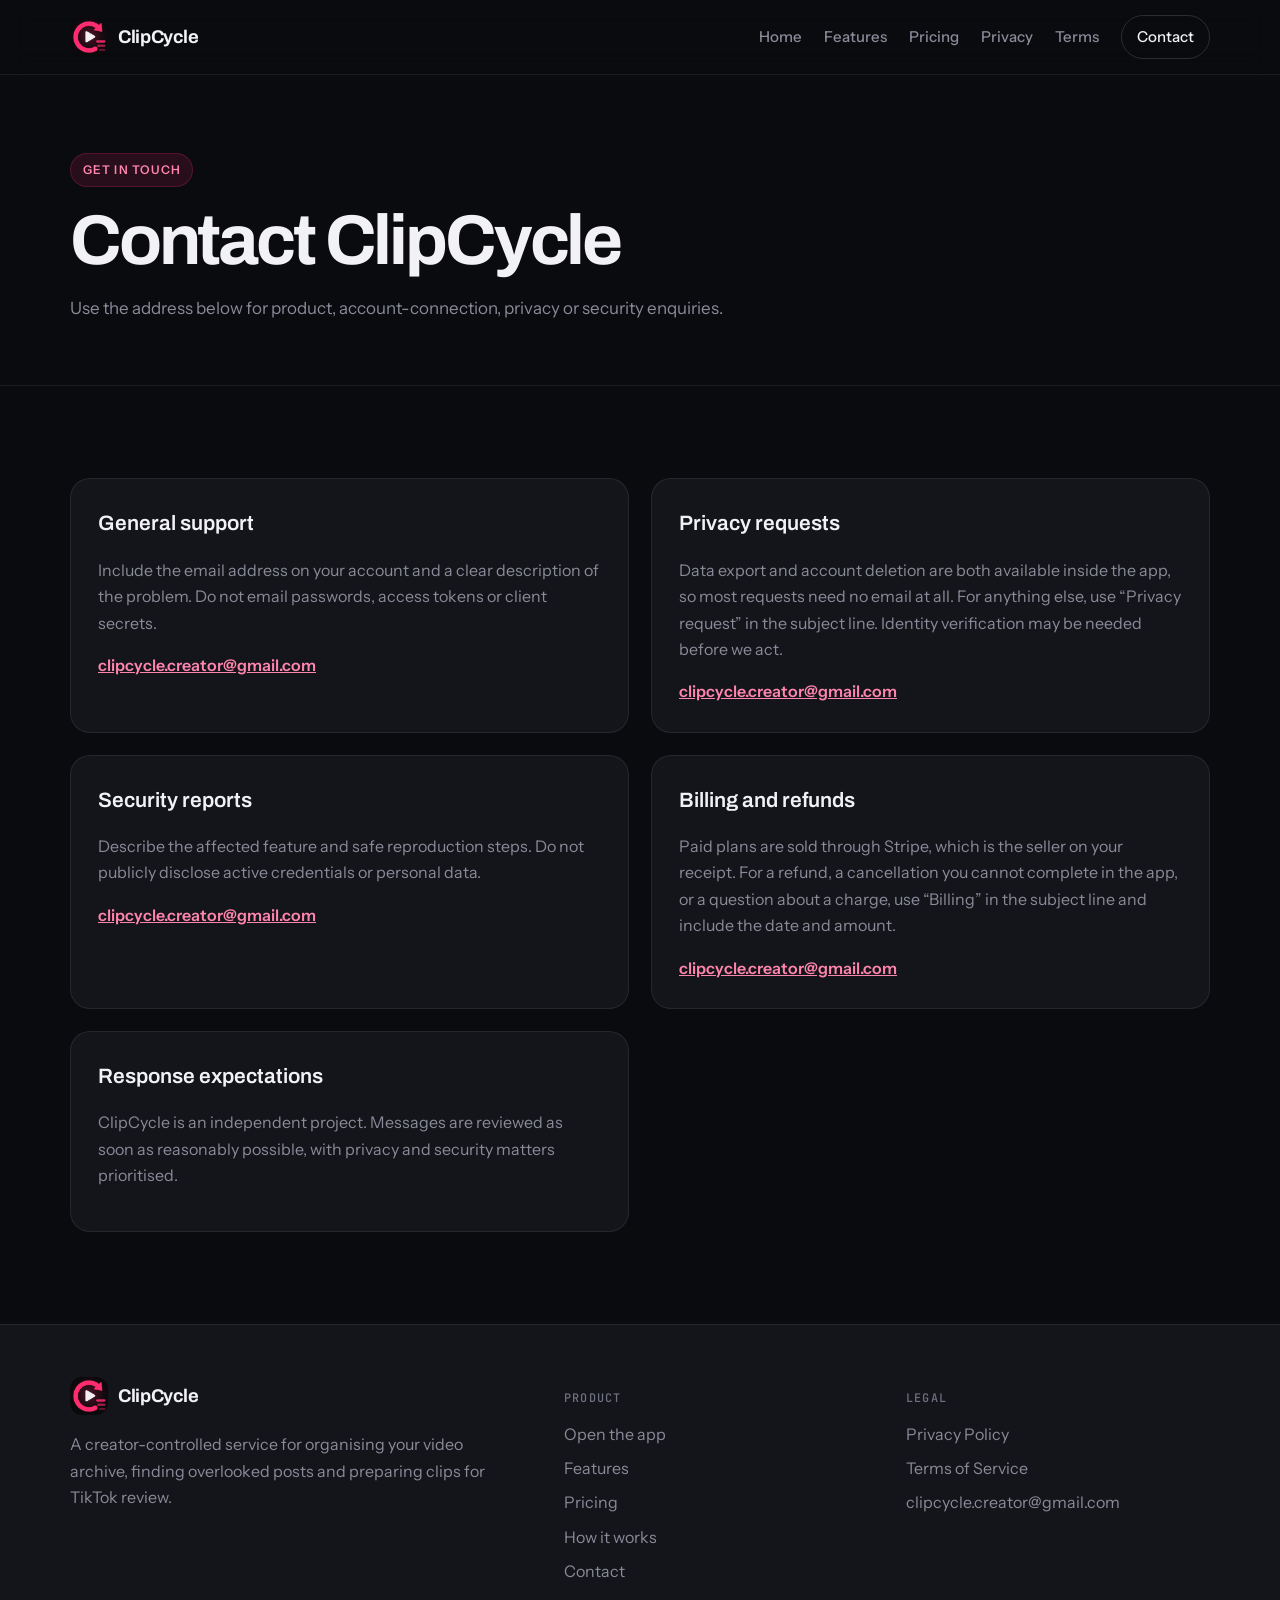
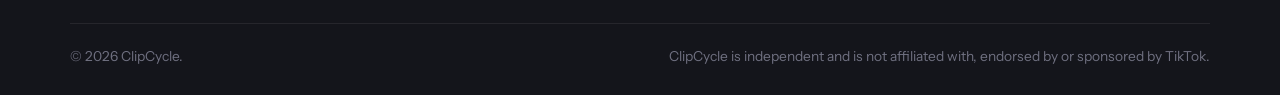
==== commit beef24af: "Restyle the marketing site to match the app The site and the product looked like two different compa" ====
--- a/contact.html
+++ b/contact.html
@@ -1,4 +1,4 @@
-<!doctype html><html lang="en"><head><meta charset="utf-8"><meta name="theme-color" content="#0a090c"><meta name="viewport" content="width=device-width,initial-scale=1"><meta name="description" content="Contact ClipCycle for product support, privacy enquiries or security reports."><title>Contact | ClipCycle</title><link rel="icon" href="favicon.png" type="image/png"><link rel="preconnect" href="https://fonts.googleapis.com"><link rel="preconnect" href="https://fonts.gstatic.com" crossorigin><link rel="stylesheet" href="https://fonts.googleapis.com/css2?family=Bricolage+Grotesque:opsz,wght@12..96,600;12..96,700&family=Manrope:wght@400;500;600;700&display=swap"><link rel="stylesheet" href="styles.css"></head><body><a class="skip" href="#main">Skip to content</a><header class="header"><div class="container nav"><a class="brand" href="index.html"><span class="mark"><img src="favicon.png" alt="" width="38" height="38"></span><span>ClipCycle</span></a><button class="menu" aria-expanded="false">Menu</button><nav class="links"><a href="index.html">Home</a><a href="features.html">Features</a><a href="pricing.html">Pricing</a><a href="privacy.html">Privacy</a><a href="terms.html">Terms</a><a href="contact.html" class="contact-link" aria-current="page">Contact</a></nav></div></header><main id="main">
+<!doctype html><html lang="en"><head><meta charset="utf-8"><meta name="theme-color" content="#0a0b0f"><meta name="viewport" content="width=device-width,initial-scale=1"><meta name="description" content="Contact ClipCycle for product support, privacy enquiries or security reports."><title>Contact | ClipCycle</title><link rel="icon" href="favicon.png" type="image/png"><link rel="preconnect" href="https://fonts.googleapis.com"><link rel="preconnect" href="https://fonts.gstatic.com" crossorigin><link href="https://fonts.googleapis.com/css2?family=Archivo:wght@500;600;700&family=Instrument+Sans:wght@400;500;600&family=JetBrains+Mono:wght@400;500&display=swap" rel="stylesheet"><link rel="stylesheet" href="styles.css"></head><body><a class="skip" href="#main">Skip to content</a><header class="header"><div class="container nav"><a class="brand" href="index.html"><span class="mark"><img src="favicon.png" alt="" width="38" height="38"></span><span>ClipCycle</span></a><button class="menu" aria-expanded="false">Menu</button><nav class="links"><a href="index.html">Home</a><a href="features.html">Features</a><a href="pricing.html">Pricing</a><a href="privacy.html">Privacy</a><a href="terms.html">Terms</a><a href="contact.html" class="contact-link" aria-current="page">Contact</a></nav></div></header><main id="main">
 <section class="page-hero"><div class="container"><span class="eyebrow">Get in touch</span><h1>Contact ClipCycle</h1><p>Use the address below for product, account-connection, privacy or security enquiries.</p></div></section>
 <section class="section"><div class="container contact-grid"><article class="contact-card"><h2>General support</h2><p>Include the email address on your account and a clear description of the problem. Do not email passwords, access tokens or client secrets.</p><a class="email" href="mailto:clipcycle.creator@gmail.com?subject=ClipCycle%20support">clipcycle.creator@gmail.com</a></article><article class="contact-card"><h2>Privacy requests</h2><p>Data export and account deletion are both available inside the app, so most requests need no email at all. For anything else, use “Privacy request” in the subject line. Identity verification may be needed before we act.</p><a class="email" href="mailto:clipcycle.creator@gmail.com?subject=ClipCycle%20privacy%20request">clipcycle.creator@gmail.com</a></article><article class="contact-card"><h2>Security reports</h2><p>Describe the affected feature and safe reproduction steps. Do not publicly disclose active credentials or personal data.</p><a class="email" href="mailto:clipcycle.creator@gmail.com?subject=ClipCycle%20security%20report">clipcycle.creator@gmail.com</a></article><article class="contact-card"><h2>Billing and refunds</h2><p>Paid plans are sold through Stripe, which is the seller on your receipt. For a refund, a cancellation you cannot complete in the app, or a question about a charge, use “Billing” in the subject line and include the date and amount.</p><a class="email" href="mailto:clipcycle.creator@gmail.com?subject=ClipCycle%20billing">clipcycle.creator@gmail.com</a></article><article class="contact-card"><h2>Response expectations</h2><p>ClipCycle is an independent project. Messages are reviewed as soon as reasonably possible, with privacy and security matters prioritised.</p></article></div></section>
 </main><footer class="footer"><div class="container"><div class="footer-grid"><div><a class="brand" href="index.html"><span class="mark"><img src="favicon.png" alt="" width="38" height="38"></span><span>ClipCycle</span></a><p>A creator-controlled service for organising your video archive, finding overlooked posts and preparing clips for TikTok review.</p></div><div><h3>Product</h3><div class="footer-links"><a href="https://app.clipcycle.co">Open the app</a><a href="features.html">Features</a><a href="pricing.html">Pricing</a><a href="index.html#how">How it works</a><a href="contact.html">Contact</a></div></div><div><h3>Legal</h3><div class="footer-links"><a href="privacy.html">Privacy Policy</a><a href="terms.html">Terms of Service</a><a href="mailto:clipcycle.creator@gmail.com">clipcycle.creator@gmail.com</a></div></div></div><div class="footer-bottom"><span>© <span data-year>2026</span> ClipCycle.</span><span>ClipCycle is independent and is not affiliated with, endorsed by or sponsored by TikTok.</span></div></div></footer><script src="script.js"></script></body></html>
--- a/styles.css
+++ b/styles.css
@@ -1,520 +1,258 @@
-/* ClipCycle — "Rewind".
-
-   Near-black with a faint magenta bias, and the brand pink used as a single
-   signal rather than a gradient wash. One saturated colour on a very dark
-   ground reads as deliberate; the same colour smeared across every button and
-   heading reads as a template.
-
-   The app is dark and always has been. This is the site catching up to it, so
-   that opening app.clipcycle.co from the marketing page is not a jolt. */
+/* ClipCycle marketing site.
+
+   Same palette, fonts and border language as the app itself. The site and the
+   product used to look like two different companies: a light, generic,
+   system-font page selling a dark, typeset tool. A visitor who signs up now
+   lands somewhere that looks like where they came from.
+
+   Ported wholesale from the app's globals.css rather than reinvented:
+   charcoal ground with a violet bias, hairline borders instead of drawn ones,
+   and the pink/violet/cyan range spent sparingly so it still means something.
+   Every class name is unchanged, so the HTML did not have to move. */
 
 :root {
-  /* Ground */
-  --paper: #0a090c;
-  --soft: #100e14;        /* alternating section band */
-  --card: #141218;
-  --raised: #1c1922;
-
-  /* Text, three levels. The old palette had two, so anything genuinely
-     secondary borrowed the grey that labels used and the hierarchy flattened. */
-  --ink: #f2eef4;
-  --muted: #ada5b4;
-  --faint: #7e7787;
-
-  /* The signal. One per view: the action the visitor came to take. */
-  --accent: #ff2d6f;
-  --plum: #c2569a;        /* support accent — never competes with the signal */
-  --mint: #3ecf8e;        /* positive: owned, controlled, retained */
-  --amber: #e8a33d;
-
-  --line: #2a2531;
-  --line-strong: #332c3b;
-
+  --background: #0a0b0f;
+  --surface: #14151b;
+  --raised: #1c1e26;
+  --ink: #f2f2f6;
+  --muted: #8a8b99;
+  --dim: #6f7080;
+  --line: rgba(255, 255, 255, 0.075);
+  --line-strong: rgba(255, 255, 255, 0.14);
+  --pink: #ff2d6f;
+  --violet: #a855f7;
+  --cyan: #22d3ee;
   --max: 1140px;
-  --radius: 20px;
-}
-
-* { box-sizing: border-box; }
-html { scroll-behavior: smooth; }
+}
+
+* { box-sizing: border-box }
+/* Dark scrollbars, form controls and autofill, rather than light ones
+   punched into a dark page. */
+html { scroll-behavior: smooth; color-scheme: dark }
 
 body {
   margin: 0;
   color: var(--ink);
-  background: var(--paper);
-  font-family: Manrope, ui-sans-serif, system-ui, -apple-system, "Segoe UI", sans-serif;
+  background: var(--background);
+  font-family: "Instrument Sans", ui-sans-serif, system-ui, -apple-system, "Segoe UI", sans-serif;
   line-height: 1.65;
   -webkit-font-smoothing: antialiased;
 }
 
-/* Film grain over the whole page.
-
-   Flat near-black bands visibly on a large screen and reads as unfinished
-   rather than dark. A little noise gives the ground a surface to be. Fixed so
-   it never scrolls against the content, and inert so it never eats a click. */
-body::after {
-  content: "";
-  position: fixed;
-  inset: 0;
-  z-index: 999;
-  pointer-events: none;
-  opacity: .4;
-  background-image: url("data:image/svg+xml,%3Csvg xmlns='http://www.w3.org/2000/svg' width='140' height='140'%3E%3Cfilter id='n'%3E%3CfeTurbulence type='fractalNoise' baseFrequency='0.85' numOctaves='3'/%3E%3C/filter%3E%3Crect width='140' height='140' filter='url(%23n)' opacity='0.2'/%3E%3C/svg%3E");
-}
-
-h1, h2, h3 {
-  font-family: "Bricolage Grotesque", Manrope, ui-sans-serif, system-ui, sans-serif;
-  letter-spacing: -.035em;
-  text-wrap: balance;
-}
-
-a { color: inherit; }
-
-.container { width: min(calc(100% - 40px), var(--max)); margin: auto; }
-
-.skip { position: absolute; left: -9999px; }
-.skip:focus {
-  left: 1rem; top: 1rem; z-index: 100;
-  background: var(--accent); color: #fff;
-  padding: .7rem 1rem; border-radius: 999px; font-weight: 700;
-}
+a { color: inherit }
+
+/* Headings carry the personality; body copy stays out of the way. Archivo is
+   slightly condensed, so a hook fits on two lines instead of three. */
+h1, h2, h3, .brand, .amount, .plan-price .amount {
+  font-family: Archivo, "Instrument Sans", ui-sans-serif, system-ui, sans-serif;
+}
+
+.container { width: min(calc(100% - 40px), var(--max)); margin: auto }
+.skip { position: absolute; left: -9999px }
+.skip:focus { left: 1rem; top: 1rem; background: var(--ink); color: var(--background); padding: .7rem; z-index: 100 }
 
 /* ---------- header ---------- */
 
 .header {
   position: sticky; top: 0; z-index: 30;
-  background: rgba(10, 9, 12, .82);
-  backdrop-filter: blur(18px);
+  background: rgba(10, 11, 15, .82);
+  backdrop-filter: blur(14px);
   border-bottom: 1px solid var(--line);
 }
-
-.nav {
-  min-height: 74px;
-  display: flex; align-items: center; justify-content: space-between; gap: 24px;
-}
-
-.brand {
-  display: flex; align-items: center; gap: 10px;
-  text-decoration: none;
-  font-family: "Bricolage Grotesque", Manrope, sans-serif;
-  font-weight: 700; font-size: 1.24rem; letter-spacing: -.035em;
-}
-
-/* Round, and lit. The icon is the only place the signal appears in the
-   header, which is what makes it read as a mark rather than a button. */
-.mark {
-  width: 38px; height: 38px; border-radius: 50%;
-  overflow: hidden; flex: none; display: block;
-  box-shadow: 0 0 22px rgba(255, 45, 111, .38);
-}
-.mark img { width: 100%; height: 100%; display: block; }
-
-.links { display: flex; align-items: center; gap: 6px; }
-
-.links a {
-  text-decoration: none;
-  font-weight: 600; font-size: .93rem;
-  color: var(--faint);
-  padding: .5rem .8rem; border-radius: 999px;
-  transition: color .15s, background-color .15s;
-}
-.links a:hover { color: var(--ink); background: var(--raised); }
-.links a[aria-current="page"] { color: var(--ink); background: var(--raised); }
-
-.contact-link {
-  border: 1px solid var(--line-strong);
-  color: var(--ink) !important;
-}
-.contact-link:hover { border-color: var(--muted); }
-
-.menu {
-  display: none;
-  background: var(--card); color: var(--ink);
-  border: 1px solid var(--line-strong); border-radius: 999px;
-  padding: .55rem 1rem; font: inherit; font-weight: 700;
-}
+.nav { min-height: 74px; display: flex; align-items: center; justify-content: space-between; gap: 24px }
+.brand { display: flex; align-items: center; gap: 10px; text-decoration: none; font-weight: 700; font-size: 1.15rem; letter-spacing: -.02em }
+.mark { width: 38px; height: 38px; border-radius: 12px; overflow: hidden; flex: none; display: block }
+.mark img { width: 100%; height: 100%; display: block }
+.links { display: flex; align-items: center; gap: 22px }
+.links a { text-decoration: none; font-weight: 500; font-size: .94rem; color: var(--muted); transition: color .15s }
+.links a:hover, .links a[aria-current=page] { color: var(--ink) }
+.contact-link { padding: .55rem .95rem; border: 1px solid var(--line-strong); border-radius: 999px }
+.contact-link:hover { border-color: var(--ink) }
+.menu { display: none; background: var(--surface); color: var(--ink); border: 1px solid var(--line-strong); border-radius: 10px; padding: .55rem .7rem; font: inherit; font-weight: 600 }
 
 /* ---------- hero ---------- */
 
-.hero { padding: 78px 0 74px; overflow: hidden; position: relative; }
-
-/* A single wash of the signal behind the headline, well under the type. This
-   is the one gradient left on the site, and it is atmosphere rather than a
-   surface anything sits on. */
-.hero::after {
-  content: "";
-  position: absolute; width: 780px; height: 780px; border-radius: 50%;
-  right: -320px; top: -300px;
-  background: radial-gradient(circle, rgba(255, 45, 111, .16), rgba(255, 45, 111, 0) 64%);
-  pointer-events: none;
-}
-
-.hero-grid {
-  display: grid; grid-template-columns: 1.1fr .9fr; gap: 60px; align-items: center;
-  position: relative; z-index: 1;
-}
+.hero { padding: 104px 0 84px; overflow: hidden; position: relative }
+.hero:after {
+  content: ""; position: absolute; width: 720px; height: 720px; border-radius: 50%;
+  right: -300px; top: -340px; pointer-events: none;
+  background: radial-gradient(circle, rgba(168, 85, 247, .20), rgba(255, 45, 111, .12) 45%, transparent 70%);
+}
+.hero-grid { display: grid; grid-template-columns: 1.08fr .92fr; gap: 60px; align-items: center; position: relative; z-index: 1 }
 
 .eyebrow {
-  display: inline-flex;
-  font-size: .76rem; font-weight: 800;
-  letter-spacing: .2em; text-transform: uppercase;
-  color: var(--accent);
-}
-
-/* Sized so the primary action stays above the fold on a 900px laptop. The
-   headline at its previous scale ran to five lines and pushed "Open the app"
-   to the very bottom edge of the viewport — a hero that hides its own call to
-   action is just a poster. */
-h1 {
-  font-size: clamp(2.8rem, 6vw, 5.1rem);
-  line-height: .93;
-  letter-spacing: -.05em;
-  font-weight: 700;
-  margin: 18px 0;
-  max-width: 14ch;
-}
-
-/* Solid, not a gradient fill. The phrase is the promise — it should read as
-   one word in the brand colour, not as a colour effect. */
-.hero h1 span { color: var(--accent); }
-
-.lead { font-size: 1.17rem; color: var(--muted); max-width: 52ch; text-wrap: pretty; }
-
-.actions { display: flex; gap: 12px; flex-wrap: wrap; margin-top: 28px; }
-
+  display: inline-flex; padding: .38rem .72rem; border-radius: 999px;
+  background: rgba(255, 45, 111, .12); color: #ff85ac;
+  border: 1px solid rgba(255, 45, 111, .22);
+  font-size: .75rem; font-weight: 600; letter-spacing: .1em; text-transform: uppercase;
+}
+
+h1 { font-size: clamp(3rem, 7.4vw, 5.6rem); line-height: .96; letter-spacing: -.045em; margin: 20px 0; max-width: 12ch; font-weight: 700 }
+.hero h1 span {
+  background: linear-gradient(100deg, var(--pink), var(--violet) 48%, var(--cyan));
+  -webkit-background-clip: text; background-clip: text; color: transparent;
+}
+.lead { font-size: 1.15rem; color: var(--muted); max-width: 650px }
+.actions { display: flex; gap: 12px; flex-wrap: wrap; margin-top: 30px }
+
+/* One solid primary rather than a gradient, matching the app. Spent once per
+   screen an accent means something; spent on every button it is wallpaper. */
 .button {
   display: inline-flex; align-items: center; justify-content: center;
-  min-height: 54px; padding: .8rem 1.9rem;
-  border-radius: 999px;
-  text-decoration: none; font-weight: 700; font-size: 1rem;
-  border: 1px solid transparent;
-  transition: filter .15s, border-color .15s, background-color .15s;
-}
-
-.primary {
-  background: var(--accent); color: #fff;
-  box-shadow: 0 14px 40px -12px rgba(255, 45, 111, .7);
-}
-.primary:hover { filter: brightness(1.08); }
-
-.secondary { background: transparent; border-color: var(--line-strong); color: var(--ink); }
-.secondary:hover { border-color: var(--muted); }
-
-.note { font-size: .9rem; color: var(--faint); margin-top: 20px; max-width: 48ch; }
-
-/* ---------- hero mock ---------- */
-
-.mock {
-  border: 1px solid var(--line);
-  background: var(--card);
-  padding: 20px;
-  border-radius: 34px;
-  box-shadow: 0 50px 100px -40px rgba(0, 0, 0, .95);
-}
-
-.window { background: var(--paper); border-radius: 20px; overflow: hidden; }
-
-.toolbar {
-  height: 46px; background: var(--card);
-  border-bottom: 1px solid var(--line);
-  display: flex; align-items: center; gap: 7px; padding: 0 16px;
-}
-.dot { width: 9px; height: 9px; border-radius: 50%; background: var(--line-strong); }
-
-.mockbody { padding: 20px; }
-
-.small-label {
-  font-size: .68rem; font-weight: 800;
-  letter-spacing: .16em; text-transform: uppercase;
-  color: var(--faint);
-}
-
+  min-height: 50px; padding: .75rem 1.25rem; border-radius: 13px;
+  text-decoration: none; font-weight: 600; border: 1px solid transparent;
+  transition: background .15s, border-color .15s, opacity .15s;
+}
+.primary { background: var(--ink); color: var(--background) }
+.primary:hover { background: #fff }
+.secondary { background: var(--surface); border-color: var(--line-strong); color: var(--ink) }
+.secondary:hover { border-color: var(--ink) }
+.note { font-size: .9rem; color: var(--dim); margin-top: 17px }
+
+/* ---------- the app mock ---------- */
+/* The mock shows a dark window now, because the app is dark. It used to
+   advertise a product that no longer exists. */
+
+.mock { background: var(--surface); border: 1px solid var(--line); padding: 22px; border-radius: 28px; box-shadow: 0 30px 70px rgba(0, 0, 0, .55); transform: rotate(1deg) }
+.window { background: var(--background); border: 1px solid var(--line); border-radius: 18px; overflow: hidden }
+.toolbar { height: 46px; background: var(--surface); border-bottom: 1px solid var(--line); display: flex; align-items: center; gap: 7px; padding: 0 16px }
+.dot { width: 9px; height: 9px; border-radius: 50%; background: #3a3b47 }
+.mockbody { padding: 22px }
+.small-label { font-size: .72rem; font-weight: 500; letter-spacing: .1em; text-transform: uppercase; color: var(--dim); font-family: "JetBrains Mono", ui-monospace, monospace }
 .preview {
-  height: 240px; margin-top: 12px; border-radius: 18px;
-  display: grid; place-items: center;
-  color: var(--accent); font-size: 2rem;
-  background: linear-gradient(168deg, #3b1e32, #1e1826 55%, #0f0e14);
-  border: 1px solid var(--line);
-}
-
-.fake-row { display: flex; justify-content: space-between; align-items: center; gap: 16px; margin-top: 18px; }
-.fake-lines { flex: 1; }
-.line { height: 10px; background: var(--raised); border-radius: 999px; }
-.line.short { width: 60%; margin-top: 8px; }
-
-.badge {
-  font-size: .68rem; font-weight: 800;
-  letter-spacing: .1em; text-transform: uppercase;
-  padding: .42rem .8rem; border-radius: 999px;
-  color: var(--mint); background: rgba(62, 207, 142, .12);
-  border: 1px solid rgba(62, 207, 142, .3);
-}
-
-/* ---------- trust strip ---------- */
-
-.trust { border-block: 1px solid var(--line); background: var(--soft); }
-
-.trust-grid {
-  min-height: 94px;
-  display: grid; grid-template-columns: repeat(3, 1fr); gap: 24px; align-items: center;
-}
-
-.trust-item {
-  display: flex; align-items: center; gap: 12px;
-  color: var(--muted); font-size: .94rem;
-}
-
-.trust-icon {
-  width: 34px; height: 34px; border-radius: 50%;
-  background: var(--raised); color: var(--plum);
+  height: 205px; margin-top: 12px; border-radius: 16px; display: grid; place-items: center;
+  color: #fff; font-size: 2.3rem;
+  background: linear-gradient(140deg, #4c3f7a, #2f5a78 52%, #1d3346);
+}
+.fake-row { display: flex; justify-content: space-between; align-items: center; gap: 16px; margin-top: 17px }
+.fake-lines { flex: 1 }
+.line { height: 10px; background: #2a2b35; border-radius: 999px }
+.line.short { width: 60%; margin-top: 7px }
+.badge { font-size: .74rem; font-weight: 600; padding: .42rem .66rem; border-radius: 999px; color: var(--cyan); background: rgba(34, 211, 238, .12); border: 1px solid rgba(34, 211, 238, .22) }
+
+/* ---------- sections ---------- */
+
+.trust { border-block: 1px solid var(--line); background: var(--surface) }
+.trust-grid { min-height: 94px; display: grid; grid-template-columns: repeat(3, 1fr); gap: 24px; align-items: center }
+.trust-item { display: flex; align-items: center; gap: 11px; color: var(--muted) }
+.trust-icon { width: 35px; height: 35px; border-radius: 10px; background: var(--raised); border: 1px solid var(--line); display: grid; place-items: center; font-weight: 700; color: var(--ink) }
+
+.section { padding: 92px 0 }
+.soft { background: var(--surface) }
+.heading { max-width: 740px; margin-bottom: 40px }
+.heading h2, .content h2 { font-size: clamp(2rem, 4.6vw, 3.2rem); line-height: 1.08; letter-spacing: -.035em; margin: 0 0 13px; font-weight: 700 }
+.heading p { color: var(--muted); font-size: 1.06rem; margin: 0 }
+
+.cards { display: grid; grid-template-columns: repeat(3, 1fr); gap: 19px }
+.card { background: var(--surface); border: 1px solid var(--line); border-radius: 21px; padding: 26px }
+.soft .card { background: var(--raised) }
+.icon { width: 43px; height: 43px; border-radius: 12px; display: grid; place-items: center; background: rgba(168, 85, 247, .14); color: #c88cff; font-weight: 700 }
+.card h3 { margin: 18px 0 8px; font-size: 1.18rem; font-weight: 600 }
+.card p { margin: 0; color: var(--muted) }
+
+.steps { display: grid; grid-template-columns: repeat(4, 1fr); gap: 17px; counter-reset: step }
+.step { background: var(--surface); border: 1px solid var(--line); border-top: 2px solid var(--pink); padding: 24px 21px; border-radius: 0 0 20px 20px }
+.soft .step { background: var(--raised) }
+.step:before { counter-increment: step; content: "0" counter(step); display: block; color: var(--pink); font-size: .8rem; font-weight: 500; letter-spacing: .1em; margin-bottom: 28px; font-family: "JetBrains Mono", ui-monospace, monospace }
+.step h3 { margin: 0 0 7px; font-size: 1.1rem; font-weight: 600 }
+.step p { margin: 0; color: var(--muted) }
+
+.split { display: grid; grid-template-columns: 1fr 1fr; gap: 58px; align-items: center }
+.checks { list-style: none; padding: 0; margin: 22px 0 0; display: grid; gap: 14px }
+.checks li { position: relative; padding-left: 33px; color: var(--muted) }
+.checks li:before { content: "✓"; position: absolute; left: 0; top: 1px; width: 22px; height: 22px; border-radius: 7px; background: rgba(34, 211, 238, .14); color: var(--cyan); display: grid; place-items: center; font-weight: 700; font-size: .8rem }
+
+.panel { background: var(--surface); border: 1px solid var(--line); border-radius: 25px; padding: 26px }
+.panel-row { display: flex; justify-content: space-between; gap: 18px; padding: 15px 0; border-bottom: 1px solid var(--line) }
+.panel-row:last-child { border: 0 }
+.panel-row strong { font-weight: 600 }
+.good { color: var(--cyan); font-weight: 600 }
+
+.faq { display: grid; gap: 12px }
+.faq details { background: var(--surface); border: 1px solid var(--line); border-radius: 16px; padding: 0 20px }
+.soft .faq details { background: var(--raised) }
+.faq summary { cursor: pointer; padding: 19px 0; font-weight: 600 }
+.faq p { margin: -2px 0 19px; color: var(--muted) }
+
+.cta {
+  padding: clamp(36px, 7vw, 68px); text-align: center; border-radius: 28px;
   border: 1px solid var(--line-strong);
-  display: grid; place-items: center; font-weight: 800;
-  flex: none;
-}
-
-/* ---------- sections ---------- */
-
-.section { padding: 92px 0; }
-.soft { background: var(--soft); }
-
-.heading { max-width: 740px; margin-bottom: 42px; }
-
-.heading h2, .content h2 {
-  font-size: clamp(2rem, 5vw, 3.4rem);
-  line-height: 1.03; letter-spacing: -.045em; font-weight: 700;
-  margin: 0 0 14px;
-}
-.heading p { color: var(--muted); font-size: 1.06rem; margin: 0; }
-
-.cards { display: grid; grid-template-columns: repeat(3, 1fr); gap: 18px; }
-
-.card {
-  background: var(--card);
-  border: 1px solid var(--line);
-  border-radius: var(--radius);
-  padding: 28px;
-}
-
-.icon {
-  width: 42px; height: 42px; border-radius: 12px;
-  display: grid; place-items: center;
-  background: var(--raised); color: var(--plum);
-  border: 1px solid var(--line-strong);
-  font-weight: 800; font-size: .9rem;
-}
-
-.card h3 { margin: 20px 0 8px; font-size: 1.2rem; font-weight: 700; }
-.card p { margin: 0; color: var(--muted); }
-
-/* Numbered because the steps genuinely happen in order. */
-.steps { display: grid; grid-template-columns: repeat(4, 1fr); gap: 16px; counter-reset: step; }
-
-/* The rule on top is neutral and the numeral carries the accent. Both in the
-   signal colour meant eight pink elements in one section — the discipline
-   that makes a single accent work is spending it once per idea, not once per
-   element. */
-.step {
-  background: var(--card);
-  border: 1px solid var(--line);
-  border-top: 2px solid var(--line-strong);
-  padding: 26px 22px;
-  border-radius: 0 0 var(--radius) var(--radius);
-}
-.step::before {
-  counter-increment: step; content: "0" counter(step);
-  display: block; color: var(--accent);
-  font-size: .8rem; font-weight: 800; letter-spacing: .12em;
-  margin-bottom: 28px;
-}
-.step h3 { margin: 0 0 8px; font-size: 1.08rem; font-weight: 700; }
-.step p { margin: 0; color: var(--muted); font-size: .96rem; }
-
-.split { display: grid; grid-template-columns: 1fr 1fr; gap: 58px; align-items: center; }
-
-.checks { list-style: none; padding: 0; margin: 24px 0 0; display: grid; gap: 14px; }
-.checks li { position: relative; padding-left: 34px; color: var(--muted); }
-.checks li::before {
-  content: "✓"; position: absolute; left: 0; top: 1px;
-  width: 22px; height: 22px; border-radius: 50%;
-  background: rgba(62, 207, 142, .12); color: var(--mint);
-  border: 1px solid rgba(62, 207, 142, .3);
-  display: grid; place-items: center; font-weight: 800; font-size: .72rem;
-}
-
-.panel {
-  background: var(--card);
-  border: 1px solid var(--line);
-  border-radius: var(--radius);
-  padding: 10px 26px;
-}
-.panel-row {
-  display: flex; justify-content: space-between; gap: 18px;
-  padding: 17px 0; border-bottom: 1px solid var(--line);
-}
-.panel-row:last-child { border: 0; }
-.panel-row strong { font-weight: 600; color: var(--muted); }
-.good { color: var(--mint); font-weight: 700; }
-
-/* ---------- faq ---------- */
-
-.faq { display: grid; gap: 10px; }
-.faq details {
-  background: var(--card);
-  border: 1px solid var(--line);
-  border-radius: 16px;
-  padding: 0 22px;
-}
-.faq details[open] { border-color: var(--line-strong); }
-.faq summary { cursor: pointer; padding: 20px 0; font-weight: 700; }
-.faq summary::marker { color: var(--accent); }
-.faq p { margin: -2px 0 20px; color: var(--muted); }
-
-/* ---------- closing cta ---------- */
-
-.cta {
-  padding: clamp(40px, 7vw, 76px);
-  text-align: center;
-  border-radius: 28px;
-  border: 1px solid var(--line);
   background:
-    radial-gradient(circle at 50% -20%, rgba(255, 45, 111, .22), transparent 62%),
-    var(--card);
-}
-.cta h2 {
-  font-size: clamp(2rem, 5vw, 3.6rem);
-  line-height: .98; letter-spacing: -.05em; font-weight: 700;
-  margin: 0 auto 16px; max-width: 20ch;
-}
-.cta p { color: var(--muted); max-width: 58ch; margin: 0 auto 28px; }
+    radial-gradient(circle at top right, rgba(255, 45, 111, .22), transparent 44%),
+    radial-gradient(circle at bottom left, rgba(34, 211, 238, .16), transparent 46%),
+    var(--raised);
+}
+.cta h2 { font-size: clamp(2rem, 4.8vw, 3.4rem); line-height: 1.02; letter-spacing: -.04em; margin: 0 auto 14px; max-width: 760px; font-weight: 700 }
+.cta p { color: var(--muted); max-width: 620px; margin: 0 auto 26px }
 
 /* ---------- inner pages ---------- */
 
-.page-hero { padding: 78px 0 48px; border-bottom: 1px solid var(--line); }
-.page-hero h1 { font-size: clamp(2.6rem, 7vw, 4.8rem); max-width: 16ch; }
-.page-hero p { color: var(--muted); font-size: 1.08rem; max-width: 68ch; }
-
-.content { max-width: 760px; padding: 56px 0 92px; }
-.content h2 { font-size: 1.6rem; margin-top: 52px; }
-.content h3 { margin-top: 30px; font-size: 1.12rem; font-weight: 700; }
-.content p, .content li { color: var(--muted); }
-.content a { color: var(--accent); text-underline-offset: 3px; }
-
-.notice {
-  padding: 18px 22px;
-  border: 1px solid var(--line);
-  border-left: 2px solid var(--accent);
-  background: var(--card);
-  border-radius: 0 16px 16px 0;
-  margin: 26px 0;
-}
-
-.contact-grid { display: grid; grid-template-columns: 1fr 1fr; gap: 20px; }
-.contact-card {
-  border: 1px solid var(--line);
-  border-radius: var(--radius);
-  background: var(--card);
-  padding: 28px;
-}
-.contact-card h2 { margin: 0 0 10px; font-size: 1.35rem; font-weight: 700; }
-.contact-card p { color: var(--muted); }
-.email { display: inline-block; color: var(--accent); font-weight: 700; overflow-wrap: anywhere; }
+.page-hero { padding: 78px 0 46px; border-bottom: 1px solid var(--line) }
+.page-hero h1 { font-size: clamp(2.6rem, 6vw, 4.4rem); max-width: 15ch }
+.page-hero p { color: var(--muted); font-size: 1.06rem; max-width: 760px }
+.content { max-width: 820px; padding: 55px 0 88px }
+.content h2 { font-size: 1.55rem; margin-top: 48px }
+.content h3 { margin-top: 28px; font-size: 1.1rem; font-weight: 600 }
+.content p, .content li { color: #b6b7c2 }
+.content a { color: #ff85ac; text-underline-offset: 3px }
+.notice { padding: 17px 19px; border-left: 3px solid var(--pink); background: rgba(255, 45, 111, .08); border-radius: 0 13px 13px 0; margin: 24px 0 }
+
+.contact-grid { display: grid; grid-template-columns: 1fr 1fr; gap: 22px }
+.contact-card { border: 1px solid var(--line); border-radius: 20px; background: var(--surface); padding: 27px }
+.contact-card h2 { margin: 0 0 9px; font-size: 1.3rem; font-weight: 600 }
+.contact-card p { color: var(--muted) }
+.email { display: inline-block; color: #ff85ac; font-weight: 600; overflow-wrap: anywhere }
 
 /* ---------- pricing ---------- */
 
-.plans {
-  display: grid; grid-template-columns: repeat(2, 1fr); gap: 20px;
-  align-items: start; max-width: 900px; margin: auto;
-}
-
-.plan {
-  position: relative;
-  background: var(--card);
-  border: 1px solid var(--line);
-  border-radius: 24px;
-  padding: 34px;
-  display: flex; flex-direction: column; height: 100%;
-}
-
-/* The paid plan is the only card on the site that gets the signal. */
-.plan.featured {
-  border-color: rgba(255, 45, 111, .45);
-  box-shadow: 0 24px 60px -30px rgba(255, 45, 111, .5);
-}
-
-.plan .badge {
-  position: absolute; top: -14px; right: 28px;
-  color: var(--accent); background: rgba(255, 45, 111, .12);
-  border-color: rgba(255, 45, 111, .38);
-}
-
-.plan h2 { margin: 0; font-size: 1.3rem; font-weight: 700; letter-spacing: -.02em; }
-.plan-price { margin: 16px 0 0; display: flex; align-items: baseline; gap: 9px; }
-.plan-price .amount {
-  font-family: "Bricolage Grotesque", Manrope, sans-serif;
-  font-size: 3.1rem; font-weight: 700; letter-spacing: -.055em; line-height: 1;
-}
-.plan-price .per { color: var(--faint); font-weight: 600; }
-.plan-note { margin: 8px 0 0; color: var(--muted); font-size: .92rem; }
-.plan .checks { margin-top: 26px; }
-.plan-foot {
-  margin: 24px 0 26px; padding-top: 22px;
-  border-top: 1px solid var(--line);
-  color: var(--faint); font-size: .89rem;
-}
-.plan-foot a { color: var(--accent); }
-.plan .button { margin-top: auto; width: 100%; }
+.plans { display: grid; grid-template-columns: repeat(2, 1fr); gap: 22px; align-items: start; max-width: 900px; margin: auto }
+.plan { position: relative; background: var(--surface); border: 1px solid var(--line); border-radius: 24px; padding: 32px; display: flex; flex-direction: column; height: 100% }
+.plan.featured { border-color: rgba(255, 45, 111, .38); background: var(--raised) }
+.plan .badge { position: absolute; top: -13px; right: 26px; color: #ff85ac; background: rgba(255, 45, 111, .14); border-color: rgba(255, 45, 111, .3) }
+.plan h2 { margin: 0; font-size: 1.3rem; letter-spacing: -.02em; font-weight: 600 }
+.plan-price { margin: 14px 0 0; display: flex; align-items: baseline; gap: 9px }
+.plan-price .amount { font-size: 3rem; font-weight: 700; letter-spacing: -.045em; line-height: 1 }
+.plan-price .per { color: var(--muted); font-weight: 500 }
+.plan-note { margin: 6px 0 0; color: var(--muted); font-size: .92rem }
+.plan .checks { margin-top: 24px }
+.plan-foot { margin: 22px 0 24px; padding-top: 20px; border-top: 1px solid var(--line); color: var(--muted); font-size: .9rem }
+.plan-foot a { color: #ff85ac }
+.plan .button { margin-top: auto; width: 100% }
 
 /* ---------- footer ---------- */
 
-.footer { background: var(--soft); border-top: 1px solid var(--line); padding: 56px 0 30px; }
-.footer-grid { display: grid; grid-template-columns: 1.5fr 1fr 1fr; gap: 38px; }
-.footer p { color: var(--muted); max-width: 440px; }
-.footer h3 {
-  font-size: .72rem; text-transform: uppercase; letter-spacing: .16em;
-  color: var(--faint); font-weight: 800;
-}
-.footer-links { display: grid; gap: 9px; }
-.footer-links a { color: var(--muted); text-decoration: none; }
-.footer-links a:hover { color: var(--ink); }
-.footer-bottom {
-  display: flex; justify-content: space-between; gap: 20px;
-  margin-top: 40px; padding-top: 22px;
-  border-top: 1px solid var(--line);
-  color: var(--faint); font-size: .84rem;
-}
+.footer { background: var(--surface); border-top: 1px solid var(--line); color: var(--ink); padding: 52px 0 28px }
+.footer-grid { display: grid; grid-template-columns: 1.5fr 1fr 1fr; gap: 38px }
+.footer p { color: var(--muted); max-width: 440px }
+.footer h3 { font-size: .74rem; text-transform: uppercase; letter-spacing: .1em; color: var(--dim); font-family: "JetBrains Mono", ui-monospace, monospace; font-weight: 500 }
+.footer-links { display: grid; gap: 8px }
+.footer-links a { color: var(--muted); text-decoration: none }
+.footer-links a:hover { color: var(--ink) }
+.footer-bottom { display: flex; justify-content: space-between; gap: 20px; margin-top: 38px; padding-top: 21px; border-top: 1px solid var(--line); color: var(--dim); font-size: .86rem }
 
 /* ---------- responsive ---------- */
 
 @media (max-width: 900px) {
-  .hero-grid, .split { grid-template-columns: 1fr; }
-  .cards { grid-template-columns: 1fr 1fr; }
-  .steps { grid-template-columns: 1fr 1fr; }
-  .trust-grid { padding: 22px 0; }
-}
+  .hero-grid, .split { grid-template-columns: 1fr }
+  .cards, .steps { grid-template-columns: 1fr 1fr }
+  .trust-grid { padding: 20px 0 }
+}
+
+@media (max-width: 760px) { .plans { grid-template-columns: 1fr } .plan { padding: 26px } }
 
 @media (max-width: 700px) {
-  .menu { display: block; }
+  .menu { display: block }
   .links {
-    display: none;
-    position: absolute; top: 68px; left: 20px; right: 20px;
-    flex-direction: column; align-items: stretch; gap: 2px;
-    background: var(--card);
-    border: 1px solid var(--line-strong);
-    border-radius: 20px;
-    padding: 10px;
-    box-shadow: 0 24px 60px rgba(0, 0, 0, .7);
+    display: none; position: absolute; top: 67px; left: 20px; right: 20px;
+    flex-direction: column; align-items: stretch; gap: 0;
+    background: var(--raised); border: 1px solid var(--line-strong); border-radius: 16px;
+    padding: 9px; box-shadow: 0 24px 60px rgba(0, 0, 0, .6);
   }
-  .links.open { display: flex; }
-  .links a { padding: 12px 14px; border-radius: 12px; }
-  .contact-link { border: 0; }
-  .hero { padding-top: 64px; }
-  /* Both pills full width once they stack. Two rounded buttons at different
-     widths, one under the other, reads as unfinished rather than as a pair. */
-  .actions .button { flex: 1 1 100%; }
-  .hero::after { width: 460px; height: 460px; right: -200px; top: -200px; }
-  h1 { max-width: none; }
-  .trust-grid, .cards, .steps, .contact-grid, .footer-grid { grid-template-columns: 1fr; }
-  .section { padding: 68px 0; }
-  .footer-bottom { flex-direction: column; }
-  .plans { grid-template-columns: 1fr; }
-  .plan { padding: 28px; }
-}
+  .links.open { display: flex }
+  .links a { padding: 11px }
+  .contact-link { border: 0 }
+  .hero { padding-top: 68px }
+  .trust-grid, .cards, .steps, .contact-grid, .footer-grid { grid-template-columns: 1fr }
+  .section { padding: 68px 0 }
+  .footer-bottom { flex-direction: column }
+}
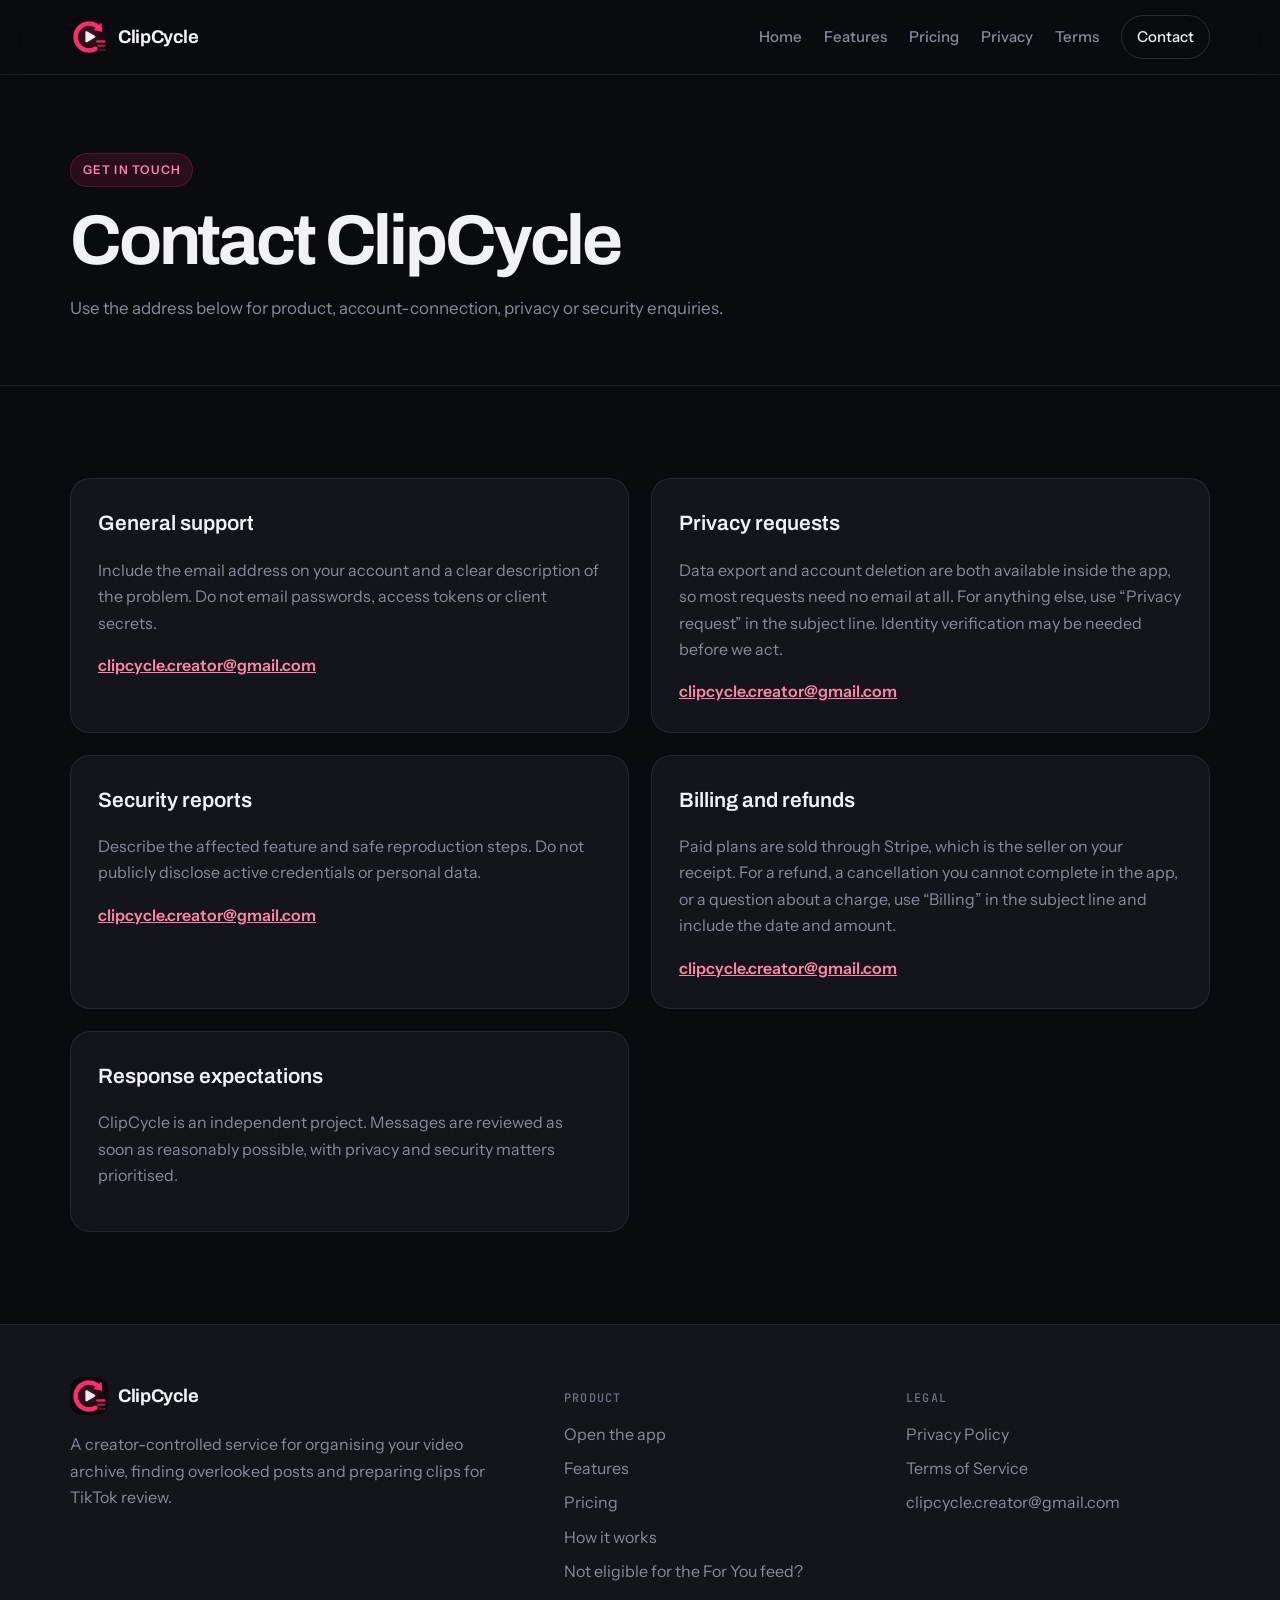
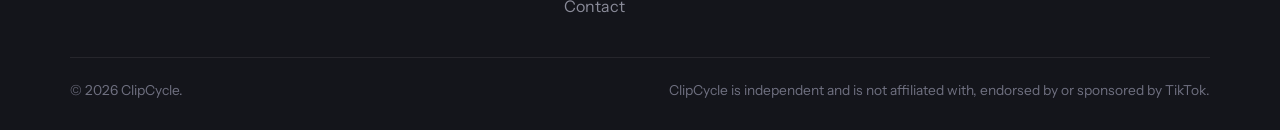
==== commit 9f0e6140: "Answer the "not eligible for the For You feed" question properly The single most common thing a crea" ====
--- a/contact.html
+++ b/contact.html
@@ -1,4 +1,4 @@
 <!doctype html><html lang="en"><head><meta charset="utf-8"><meta name="theme-color" content="#0a0b0f"><meta name="viewport" content="width=device-width,initial-scale=1"><meta name="description" content="Contact ClipCycle for product support, privacy enquiries or security reports."><title>Contact | ClipCycle</title><link rel="icon" href="favicon.png" type="image/png"><link rel="preconnect" href="https://fonts.googleapis.com"><link rel="preconnect" href="https://fonts.gstatic.com" crossorigin><link href="https://fonts.googleapis.com/css2?family=Archivo:wght@500;600;700&family=Instrument+Sans:wght@400;500;600&family=JetBrains+Mono:wght@400;500&display=swap" rel="stylesheet"><link rel="stylesheet" href="styles.css"></head><body><a class="skip" href="#main">Skip to content</a><header class="header"><div class="container nav"><a class="brand" href="index.html"><span class="mark"><img src="favicon.png" alt="" width="38" height="38"></span><span>ClipCycle</span></a><button class="menu" aria-expanded="false">Menu</button><nav class="links"><a href="index.html">Home</a><a href="features.html">Features</a><a href="pricing.html">Pricing</a><a href="privacy.html">Privacy</a><a href="terms.html">Terms</a><a href="contact.html" class="contact-link" aria-current="page">Contact</a></nav></div></header><main id="main">
 <section class="page-hero"><div class="container"><span class="eyebrow">Get in touch</span><h1>Contact ClipCycle</h1><p>Use the address below for product, account-connection, privacy or security enquiries.</p></div></section>
 <section class="section"><div class="container contact-grid"><article class="contact-card"><h2>General support</h2><p>Include the email address on your account and a clear description of the problem. Do not email passwords, access tokens or client secrets.</p><a class="email" href="mailto:clipcycle.creator@gmail.com?subject=ClipCycle%20support">clipcycle.creator@gmail.com</a></article><article class="contact-card"><h2>Privacy requests</h2><p>Data export and account deletion are both available inside the app, so most requests need no email at all. For anything else, use “Privacy request” in the subject line. Identity verification may be needed before we act.</p><a class="email" href="mailto:clipcycle.creator@gmail.com?subject=ClipCycle%20privacy%20request">clipcycle.creator@gmail.com</a></article><article class="contact-card"><h2>Security reports</h2><p>Describe the affected feature and safe reproduction steps. Do not publicly disclose active credentials or personal data.</p><a class="email" href="mailto:clipcycle.creator@gmail.com?subject=ClipCycle%20security%20report">clipcycle.creator@gmail.com</a></article><article class="contact-card"><h2>Billing and refunds</h2><p>Paid plans are sold through Stripe, which is the seller on your receipt. For a refund, a cancellation you cannot complete in the app, or a question about a charge, use “Billing” in the subject line and include the date and amount.</p><a class="email" href="mailto:clipcycle.creator@gmail.com?subject=ClipCycle%20billing">clipcycle.creator@gmail.com</a></article><article class="contact-card"><h2>Response expectations</h2><p>ClipCycle is an independent project. Messages are reviewed as soon as reasonably possible, with privacy and security matters prioritised.</p></article></div></section>
-</main><footer class="footer"><div class="container"><div class="footer-grid"><div><a class="brand" href="index.html"><span class="mark"><img src="favicon.png" alt="" width="38" height="38"></span><span>ClipCycle</span></a><p>A creator-controlled service for organising your video archive, finding overlooked posts and preparing clips for TikTok review.</p></div><div><h3>Product</h3><div class="footer-links"><a href="https://app.clipcycle.co">Open the app</a><a href="features.html">Features</a><a href="pricing.html">Pricing</a><a href="index.html#how">How it works</a><a href="contact.html">Contact</a></div></div><div><h3>Legal</h3><div class="footer-links"><a href="privacy.html">Privacy Policy</a><a href="terms.html">Terms of Service</a><a href="mailto:clipcycle.creator@gmail.com">clipcycle.creator@gmail.com</a></div></div></div><div class="footer-bottom"><span>© <span data-year>2026</span> ClipCycle.</span><span>ClipCycle is independent and is not affiliated with, endorsed by or sponsored by TikTok.</span></div></div></footer><script src="script.js"></script></body></html>+</main><footer class="footer"><div class="container"><div class="footer-grid"><div><a class="brand" href="index.html"><span class="mark"><img src="favicon.png" alt="" width="38" height="38"></span><span>ClipCycle</span></a><p>A creator-controlled service for organising your video archive, finding overlooked posts and preparing clips for TikTok review.</p></div><div><h3>Product</h3><div class="footer-links"><a href="https://app.clipcycle.co">Open the app</a><a href="features.html">Features</a><a href="pricing.html">Pricing</a><a href="index.html#how">How it works</a><a href="not-eligible.html">Not eligible for the For You feed?</a><a href="contact.html">Contact</a></div></div><div><h3>Legal</h3><div class="footer-links"><a href="privacy.html">Privacy Policy</a><a href="terms.html">Terms of Service</a><a href="mailto:clipcycle.creator@gmail.com">clipcycle.creator@gmail.com</a></div></div></div><div class="footer-bottom"><span>© <span data-year>2026</span> ClipCycle.</span><span>ClipCycle is independent and is not affiliated with, endorsed by or sponsored by TikTok.</span></div></div></footer><script src="script.js"></script></body></html>
--- a/styles.css
+++ b/styles.css
@@ -108,6 +108,10 @@
 .secondary { background: var(--surface); border-color: var(--line-strong); color: var(--ink) }
 .secondary:hover { border-color: var(--ink) }
 .note { font-size: .9rem; color: var(--dim); margin-top: 17px }
+.note + .note { margin-top: 8px }
+/* The install line is the one link in a paragraph of grey, so it has to
+   read as a link rather than as slightly different grey. */
+.note a { color: #ff85ac; text-underline-offset: 3px }
 
 /* ---------- the app mock ---------- */
 /* The mock shows a dark window now, because the app is dark. It used to
@@ -256,3 +260,62 @@
   .section { padding: 68px 0 }
   .footer-bottom { flex-direction: column }
 }
+
+/* ---------- install dialog ---------- */
+/* A native <dialog>: Escape closes it, focus is trapped, and the backdrop is
+   the browser's own. Reimplementing that in a modal built from divs is how
+   these end up unclosable on a keyboard. */
+
+.sheet {
+  border: 1px solid var(--line-strong);
+  border-radius: 20px;
+  background: var(--surface);
+  color: var(--ink);
+  padding: 0;
+  width: min(100% - 2rem, 30rem);
+  max-height: min(90dvh, 44rem);
+  overflow: auto;
+  box-shadow: 0 30px 80px rgba(0, 0, 0, .65);
+}
+
+.sheet::backdrop { background: rgba(6, 6, 10, .72); backdrop-filter: blur(3px) }
+
+.sheet-body { padding: 1.75rem 1.6rem 1.5rem; position: relative }
+
+.sheet-close {
+  position: absolute; top: .75rem; right: .85rem;
+  width: 2rem; height: 2rem; border-radius: 8px;
+  background: transparent; border: 0; color: var(--muted);
+  font-size: 1.4rem; line-height: 1; cursor: pointer;
+}
+.sheet-close:hover { color: var(--ink); background: var(--raised) }
+
+.sheet h2 { font-size: 1.35rem; letter-spacing: -.02em; margin: 0 2rem 0 0 }
+.sheet-lead { color: var(--muted); margin: .6rem 0 1.4rem }
+
+.sheet h3 {
+  display: flex; align-items: center; gap: .6rem;
+  font-size: .95rem; font-weight: 600; margin: 0 0 .7rem;
+}
+
+.sheet-steps { margin: 0; padding-left: 1.15rem; display: grid; gap: .55rem; color: #b6b7c2 }
+.sheet-steps li::marker { color: var(--pink); font-variant-numeric: tabular-nums }
+
+.sheet-note { color: var(--dim); font-size: .85rem; margin: .85rem 0 0 }
+
+.sheet [data-platform] + [data-platform] {
+  margin-top: 1.5rem; padding-top: 1.4rem; border-top: 1px solid var(--line);
+}
+
+.linkish {
+  background: 0; border: 0; padding: 0; font: inherit;
+  color: #ff85ac; cursor: pointer; text-decoration: underline; text-underline-offset: 3px;
+}
+
+.sheet-actions {
+  display: flex; gap: .6rem; flex-wrap: wrap;
+  margin-top: 1.6rem; padding-top: 1.3rem; border-top: 1px solid var(--line);
+}
+.sheet-actions .button { flex: 1 1 auto; min-height: 46px }
+
+@media (max-width: 420px) { .sheet-body { padding: 1.5rem 1.15rem 1.2rem } }
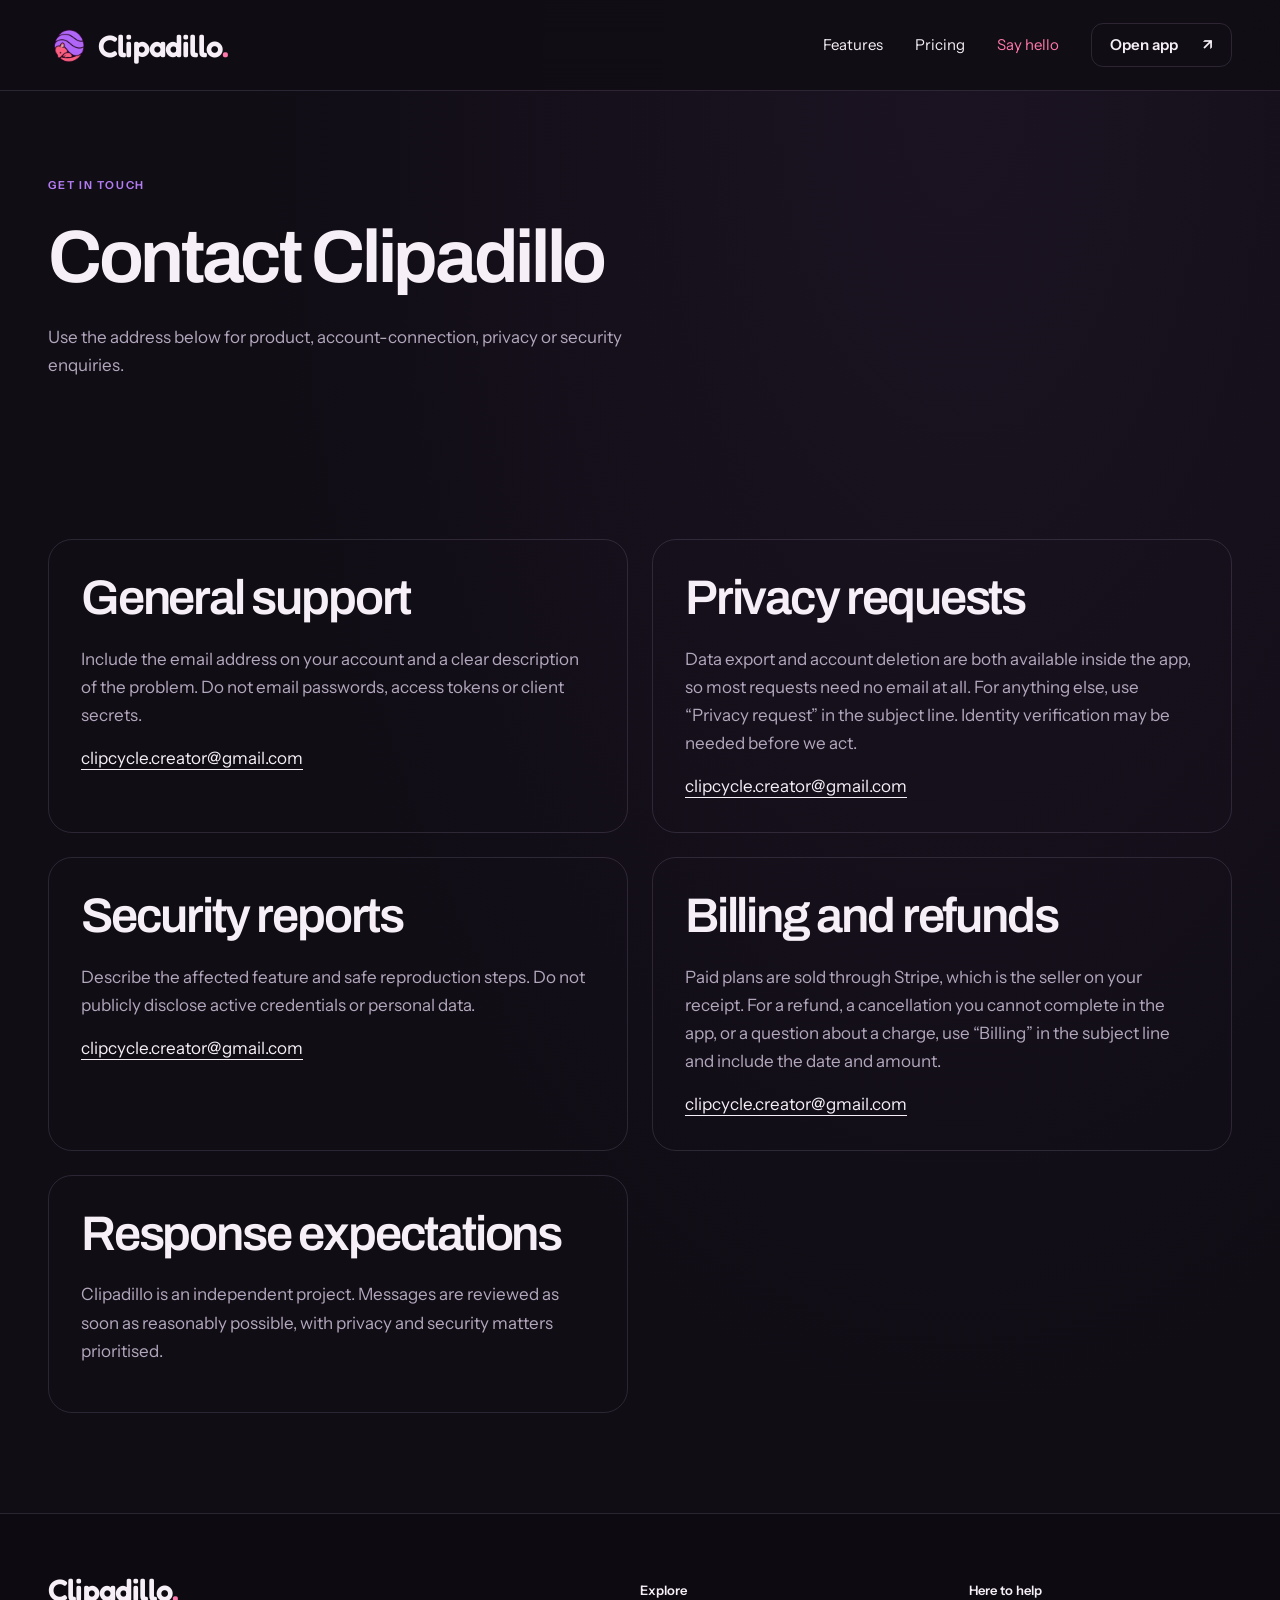
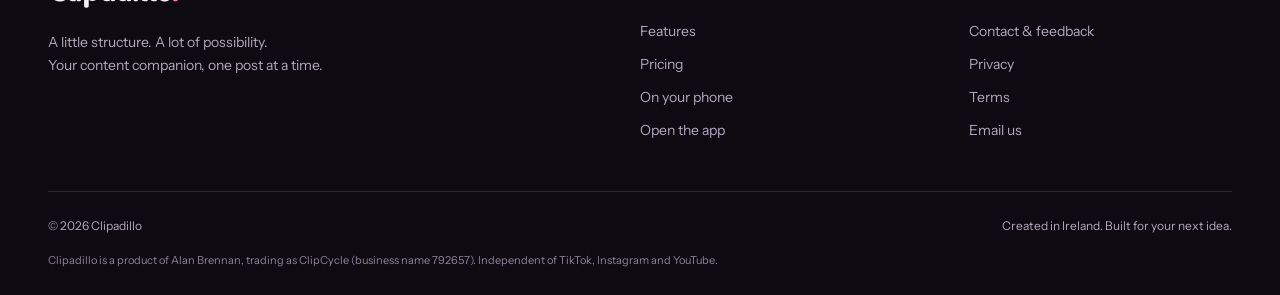
==== commit 3fc746cf: "Rebrand the website for Clipadillo and explain the connected creator workflow" ====
--- a/contact.html
+++ b/contact.html
@@ -1,4 +1,8 @@
-<!doctype html><html lang="en"><head><meta charset="utf-8"><meta name="theme-color" content="#0a0b0f"><meta name="viewport" content="width=device-width,initial-scale=1"><meta name="description" content="Contact ClipCycle for product support, privacy enquiries or security reports."><title>Contact | ClipCycle</title><link rel="icon" href="favicon.png" type="image/png"><link rel="preconnect" href="https://fonts.googleapis.com"><link rel="preconnect" href="https://fonts.gstatic.com" crossorigin><link href="https://fonts.googleapis.com/css2?family=Archivo:wght@500;600;700&family=Instrument+Sans:wght@400;500;600&family=JetBrains+Mono:wght@400;500&display=swap" rel="stylesheet"><link rel="stylesheet" href="styles.css"></head><body><a class="skip" href="#main">Skip to content</a><header class="header"><div class="container nav"><a class="brand" href="index.html"><span class="mark"><img src="favicon.png" alt="" width="38" height="38"></span><span>ClipCycle</span></a><button class="menu" aria-expanded="false">Menu</button><nav class="links"><a href="index.html">Home</a><a href="features.html">Features</a><a href="pricing.html">Pricing</a><a href="privacy.html">Privacy</a><a href="terms.html">Terms</a><a href="contact.html" class="contact-link" aria-current="page">Contact</a></nav></div></header><main id="main">
-<section class="page-hero"><div class="container"><span class="eyebrow">Get in touch</span><h1>Contact ClipCycle</h1><p>Use the address below for product, account-connection, privacy or security enquiries.</p></div></section>
-<section class="section"><div class="container contact-grid"><article class="contact-card"><h2>General support</h2><p>Include the email address on your account and a clear description of the problem. Do not email passwords, access tokens or client secrets.</p><a class="email" href="mailto:clipcycle.creator@gmail.com?subject=ClipCycle%20support">clipcycle.creator@gmail.com</a></article><article class="contact-card"><h2>Privacy requests</h2><p>Data export and account deletion are both available inside the app, so most requests need no email at all. For anything else, use “Privacy request” in the subject line. Identity verification may be needed before we act.</p><a class="email" href="mailto:clipcycle.creator@gmail.com?subject=ClipCycle%20privacy%20request">clipcycle.creator@gmail.com</a></article><article class="contact-card"><h2>Security reports</h2><p>Describe the affected feature and safe reproduction steps. Do not publicly disclose active credentials or personal data.</p><a class="email" href="mailto:clipcycle.creator@gmail.com?subject=ClipCycle%20security%20report">clipcycle.creator@gmail.com</a></article><article class="contact-card"><h2>Billing and refunds</h2><p>Paid plans are sold through Stripe, which is the seller on your receipt. For a refund, a cancellation you cannot complete in the app, or a question about a charge, use “Billing” in the subject line and include the date and amount.</p><a class="email" href="mailto:clipcycle.creator@gmail.com?subject=ClipCycle%20billing">clipcycle.creator@gmail.com</a></article><article class="contact-card"><h2>Response expectations</h2><p>ClipCycle is an independent project. Messages are reviewed as soon as reasonably possible, with privacy and security matters prioritised.</p></article></div></section>
-</main><footer class="footer"><div class="container"><div class="footer-grid"><div><a class="brand" href="index.html"><span class="mark"><img src="favicon.png" alt="" width="38" height="38"></span><span>ClipCycle</span></a><p>A creator-controlled service for organising your video archive, finding overlooked posts and preparing clips for TikTok review.</p></div><div><h3>Product</h3><div class="footer-links"><a href="https://app.clipcycle.co">Open the app</a><a href="features.html">Features</a><a href="pricing.html">Pricing</a><a href="index.html#how">How it works</a><a href="not-eligible.html">Not eligible for the For You feed?</a><a href="contact.html">Contact</a></div></div><div><h3>Legal</h3><div class="footer-links"><a href="privacy.html">Privacy Policy</a><a href="terms.html">Terms of Service</a><a href="mailto:clipcycle.creator@gmail.com">clipcycle.creator@gmail.com</a></div></div></div><div class="footer-bottom"><span>© <span data-year>2026</span> ClipCycle.</span><span>ClipCycle is independent and is not affiliated with, endorsed by or sponsored by TikTok.</span></div></div></footer><script src="script.js"></script></body></html>+<!doctype html>
+<html lang="en"><head><meta charset="utf-8"><meta name="viewport" content="width=device-width,initial-scale=1"><meta name="description" content="Get help, report a bug or share an idea for Clipadillo."><meta name="theme-color" content="#100d15"><title>Contact | Clipadillo</title><link rel="canonical" href="https://getclipadillo.com/contact.html"><meta property="og:title" content="Contact | Clipadillo"><meta property="og:description" content="Get help, report a bug or share an idea for Clipadillo."><meta property="og:type" content="website"><meta property="og:url" content="https://getclipadillo.com/"><meta property="og:image" content="https://getclipadillo.com/assets/mark.png"><link rel="icon" href="favicon.png?v=clipadillo-1" type="image/png"><link rel="stylesheet" href="styles.css"></head>
+<body><a class="skip" href="#main">Skip to content</a><header class="header"><div class="container nav"><a class="brand" href="index.html" aria-label="Clipadillo home"><img src="assets/curled.webp" alt="" width="42" height="42">Clipadillo<span class="brand-dot">.</span></a><button class="menu" aria-expanded="false" aria-controls="navigation" type="button">Menu</button><nav class="links" id="navigation" aria-label="Main navigation"><a href="features.html">Features</a><a href="pricing.html">Pricing</a><a href="contact.html" aria-current="page">Say hello</a><a class="nav-app" href="https://app.clipcycle.co">Open app <span aria-hidden="true">↗</span></a></nav></div></header>
+<main id="main">
+<section class="page-hero"><div class="container"><span class="eyebrow">Get in touch</span><h1>Contact Clipadillo</h1><p>Use the address below for product, account-connection, privacy or security enquiries.</p></div></section>
+<section class="section"><div class="container contact-grid"><article class="contact-card"><h2>General support</h2><p>Include the email address on your account and a clear description of the problem. Do not email passwords, access tokens or client secrets.</p><a class="email" href="mailto:clipcycle.creator@gmail.com?subject=Clipadillo%20support">clipcycle.creator@gmail.com</a></article><article class="contact-card"><h2>Privacy requests</h2><p>Data export and account deletion are both available inside the app, so most requests need no email at all. For anything else, use “Privacy request” in the subject line. Identity verification may be needed before we act.</p><a class="email" href="mailto:clipcycle.creator@gmail.com?subject=Clipadillo%20privacy%20request">clipcycle.creator@gmail.com</a></article><article class="contact-card"><h2>Security reports</h2><p>Describe the affected feature and safe reproduction steps. Do not publicly disclose active credentials or personal data.</p><a class="email" href="mailto:clipcycle.creator@gmail.com?subject=Clipadillo%20security%20report">clipcycle.creator@gmail.com</a></article><article class="contact-card"><h2>Billing and refunds</h2><p>Paid plans are sold through Stripe, which is the seller on your receipt. For a refund, a cancellation you cannot complete in the app, or a question about a charge, use “Billing” in the subject line and include the date and amount.</p><a class="email" href="mailto:clipcycle.creator@gmail.com?subject=Clipadillo%20billing">clipcycle.creator@gmail.com</a></article><article class="contact-card"><h2>Response expectations</h2><p>Clipadillo is an independent project. Messages are reviewed as soon as reasonably possible, with privacy and security matters prioritised.</p></article></div></section>
+</main>
+<footer class="footer"><div class="container"><div class="footer-grid"><div><a class="brand" href="index.html">Clipadillo<span class="brand-dot">.</span></a><p>A little structure. A lot of possibility.<br>Your content companion, one post at a time.</p></div><div><h2>Explore</h2><a href="features.html">Features</a><a href="pricing.html">Pricing</a><a href="index.html#install">On your phone</a><a href="https://app.clipcycle.co">Open the app</a></div><div><h2>Here to help</h2><a href="contact.html">Contact &amp; feedback</a><a href="privacy.html">Privacy</a><a href="terms.html">Terms</a><a href="mailto:clipcycle.creator@gmail.com">Email us</a></div></div><div class="footer-bottom"><span>© <span data-year>2026</span> Clipadillo</span><span>Created in Ireland. Built for your next idea.</span></div><p class="legal-note">Clipadillo is a product of Alan Brennan, trading as ClipCycle (business name 792657). Independent of TikTok, Instagram and YouTube.</p></div></footer><script src="script.js"></script></body></html>
--- a/styles.css
+++ b/styles.css
@@ -1,321 +1,9 @@
-/* ClipCycle marketing site.
-
-   Same palette, fonts and border language as the app itself. The site and the
-   product used to look like two different companies: a light, generic,
-   system-font page selling a dark, typeset tool. A visitor who signs up now
-   lands somewhere that looks like where they came from.
-
-   Ported wholesale from the app's globals.css rather than reinvented:
-   charcoal ground with a violet bias, hairline borders instead of drawn ones,
-   and the pink/violet/cyan range spent sparingly so it still means something.
-   Every class name is unchanged, so the HTML did not have to move. */
-
-:root {
-  --background: #0a0b0f;
-  --surface: #14151b;
-  --raised: #1c1e26;
-  --ink: #f2f2f6;
-  --muted: #8a8b99;
-  --dim: #6f7080;
-  --line: rgba(255, 255, 255, 0.075);
-  --line-strong: rgba(255, 255, 255, 0.14);
-  --pink: #ff2d6f;
-  --violet: #a855f7;
-  --cyan: #22d3ee;
-  --max: 1140px;
-}
-
-* { box-sizing: border-box }
-/* Dark scrollbars, form controls and autofill, rather than light ones
-   punched into a dark page. */
-html { scroll-behavior: smooth; color-scheme: dark }
-
-body {
-  margin: 0;
-  color: var(--ink);
-  background: var(--background);
-  font-family: "Instrument Sans", ui-sans-serif, system-ui, -apple-system, "Segoe UI", sans-serif;
-  line-height: 1.65;
-  -webkit-font-smoothing: antialiased;
-}
-
-a { color: inherit }
-
-/* Headings carry the personality; body copy stays out of the way. Archivo is
-   slightly condensed, so a hook fits on two lines instead of three. */
-h1, h2, h3, .brand, .amount, .plan-price .amount {
-  font-family: Archivo, "Instrument Sans", ui-sans-serif, system-ui, sans-serif;
-}
-
-.container { width: min(calc(100% - 40px), var(--max)); margin: auto }
-.skip { position: absolute; left: -9999px }
-.skip:focus { left: 1rem; top: 1rem; background: var(--ink); color: var(--background); padding: .7rem; z-index: 100 }
-
-/* ---------- header ---------- */
-
-.header {
-  position: sticky; top: 0; z-index: 30;
-  background: rgba(10, 11, 15, .82);
-  backdrop-filter: blur(14px);
-  border-bottom: 1px solid var(--line);
-}
-.nav { min-height: 74px; display: flex; align-items: center; justify-content: space-between; gap: 24px }
-.brand { display: flex; align-items: center; gap: 10px; text-decoration: none; font-weight: 700; font-size: 1.15rem; letter-spacing: -.02em }
-.mark { width: 38px; height: 38px; border-radius: 12px; overflow: hidden; flex: none; display: block }
-.mark img { width: 100%; height: 100%; display: block }
-.links { display: flex; align-items: center; gap: 22px }
-.links a { text-decoration: none; font-weight: 500; font-size: .94rem; color: var(--muted); transition: color .15s }
-.links a:hover, .links a[aria-current=page] { color: var(--ink) }
-.contact-link { padding: .55rem .95rem; border: 1px solid var(--line-strong); border-radius: 999px }
-.contact-link:hover { border-color: var(--ink) }
-.menu { display: none; background: var(--surface); color: var(--ink); border: 1px solid var(--line-strong); border-radius: 10px; padding: .55rem .7rem; font: inherit; font-weight: 600 }
-
-/* ---------- hero ---------- */
-
-.hero { padding: 104px 0 84px; overflow: hidden; position: relative }
-.hero:after {
-  content: ""; position: absolute; width: 720px; height: 720px; border-radius: 50%;
-  right: -300px; top: -340px; pointer-events: none;
-  background: radial-gradient(circle, rgba(168, 85, 247, .20), rgba(255, 45, 111, .12) 45%, transparent 70%);
-}
-.hero-grid { display: grid; grid-template-columns: 1.08fr .92fr; gap: 60px; align-items: center; position: relative; z-index: 1 }
-
-.eyebrow {
-  display: inline-flex; padding: .38rem .72rem; border-radius: 999px;
-  background: rgba(255, 45, 111, .12); color: #ff85ac;
-  border: 1px solid rgba(255, 45, 111, .22);
-  font-size: .75rem; font-weight: 600; letter-spacing: .1em; text-transform: uppercase;
-}
-
-h1 { font-size: clamp(3rem, 7.4vw, 5.6rem); line-height: .96; letter-spacing: -.045em; margin: 20px 0; max-width: 12ch; font-weight: 700 }
-.hero h1 span {
-  background: linear-gradient(100deg, var(--pink), var(--violet) 48%, var(--cyan));
-  -webkit-background-clip: text; background-clip: text; color: transparent;
-}
-.lead { font-size: 1.15rem; color: var(--muted); max-width: 650px }
-.actions { display: flex; gap: 12px; flex-wrap: wrap; margin-top: 30px }
-
-/* One solid primary rather than a gradient, matching the app. Spent once per
-   screen an accent means something; spent on every button it is wallpaper. */
-.button {
-  display: inline-flex; align-items: center; justify-content: center;
-  min-height: 50px; padding: .75rem 1.25rem; border-radius: 13px;
-  text-decoration: none; font-weight: 600; border: 1px solid transparent;
-  transition: background .15s, border-color .15s, opacity .15s;
-}
-.primary { background: var(--ink); color: var(--background) }
-.primary:hover { background: #fff }
-.secondary { background: var(--surface); border-color: var(--line-strong); color: var(--ink) }
-.secondary:hover { border-color: var(--ink) }
-.note { font-size: .9rem; color: var(--dim); margin-top: 17px }
-.note + .note { margin-top: 8px }
-/* The install line is the one link in a paragraph of grey, so it has to
-   read as a link rather than as slightly different grey. */
-.note a { color: #ff85ac; text-underline-offset: 3px }
-
-/* ---------- the app mock ---------- */
-/* The mock shows a dark window now, because the app is dark. It used to
-   advertise a product that no longer exists. */
-
-.mock { background: var(--surface); border: 1px solid var(--line); padding: 22px; border-radius: 28px; box-shadow: 0 30px 70px rgba(0, 0, 0, .55); transform: rotate(1deg) }
-.window { background: var(--background); border: 1px solid var(--line); border-radius: 18px; overflow: hidden }
-.toolbar { height: 46px; background: var(--surface); border-bottom: 1px solid var(--line); display: flex; align-items: center; gap: 7px; padding: 0 16px }
-.dot { width: 9px; height: 9px; border-radius: 50%; background: #3a3b47 }
-.mockbody { padding: 22px }
-.small-label { font-size: .72rem; font-weight: 500; letter-spacing: .1em; text-transform: uppercase; color: var(--dim); font-family: "JetBrains Mono", ui-monospace, monospace }
-.preview {
-  height: 205px; margin-top: 12px; border-radius: 16px; display: grid; place-items: center;
-  color: #fff; font-size: 2.3rem;
-  background: linear-gradient(140deg, #4c3f7a, #2f5a78 52%, #1d3346);
-}
-.fake-row { display: flex; justify-content: space-between; align-items: center; gap: 16px; margin-top: 17px }
-.fake-lines { flex: 1 }
-.line { height: 10px; background: #2a2b35; border-radius: 999px }
-.line.short { width: 60%; margin-top: 7px }
-.badge { font-size: .74rem; font-weight: 600; padding: .42rem .66rem; border-radius: 999px; color: var(--cyan); background: rgba(34, 211, 238, .12); border: 1px solid rgba(34, 211, 238, .22) }
-
-/* ---------- sections ---------- */
-
-.trust { border-block: 1px solid var(--line); background: var(--surface) }
-.trust-grid { min-height: 94px; display: grid; grid-template-columns: repeat(3, 1fr); gap: 24px; align-items: center }
-.trust-item { display: flex; align-items: center; gap: 11px; color: var(--muted) }
-.trust-icon { width: 35px; height: 35px; border-radius: 10px; background: var(--raised); border: 1px solid var(--line); display: grid; place-items: center; font-weight: 700; color: var(--ink) }
-
-.section { padding: 92px 0 }
-.soft { background: var(--surface) }
-.heading { max-width: 740px; margin-bottom: 40px }
-.heading h2, .content h2 { font-size: clamp(2rem, 4.6vw, 3.2rem); line-height: 1.08; letter-spacing: -.035em; margin: 0 0 13px; font-weight: 700 }
-.heading p { color: var(--muted); font-size: 1.06rem; margin: 0 }
-
-.cards { display: grid; grid-template-columns: repeat(3, 1fr); gap: 19px }
-.card { background: var(--surface); border: 1px solid var(--line); border-radius: 21px; padding: 26px }
-.soft .card { background: var(--raised) }
-.icon { width: 43px; height: 43px; border-radius: 12px; display: grid; place-items: center; background: rgba(168, 85, 247, .14); color: #c88cff; font-weight: 700 }
-.card h3 { margin: 18px 0 8px; font-size: 1.18rem; font-weight: 600 }
-.card p { margin: 0; color: var(--muted) }
-
-.steps { display: grid; grid-template-columns: repeat(4, 1fr); gap: 17px; counter-reset: step }
-.step { background: var(--surface); border: 1px solid var(--line); border-top: 2px solid var(--pink); padding: 24px 21px; border-radius: 0 0 20px 20px }
-.soft .step { background: var(--raised) }
-.step:before { counter-increment: step; content: "0" counter(step); display: block; color: var(--pink); font-size: .8rem; font-weight: 500; letter-spacing: .1em; margin-bottom: 28px; font-family: "JetBrains Mono", ui-monospace, monospace }
-.step h3 { margin: 0 0 7px; font-size: 1.1rem; font-weight: 600 }
-.step p { margin: 0; color: var(--muted) }
-
-.split { display: grid; grid-template-columns: 1fr 1fr; gap: 58px; align-items: center }
-.checks { list-style: none; padding: 0; margin: 22px 0 0; display: grid; gap: 14px }
-.checks li { position: relative; padding-left: 33px; color: var(--muted) }
-.checks li:before { content: "✓"; position: absolute; left: 0; top: 1px; width: 22px; height: 22px; border-radius: 7px; background: rgba(34, 211, 238, .14); color: var(--cyan); display: grid; place-items: center; font-weight: 700; font-size: .8rem }
-
-.panel { background: var(--surface); border: 1px solid var(--line); border-radius: 25px; padding: 26px }
-.panel-row { display: flex; justify-content: space-between; gap: 18px; padding: 15px 0; border-bottom: 1px solid var(--line) }
-.panel-row:last-child { border: 0 }
-.panel-row strong { font-weight: 600 }
-.good { color: var(--cyan); font-weight: 600 }
-
-.faq { display: grid; gap: 12px }
-.faq details { background: var(--surface); border: 1px solid var(--line); border-radius: 16px; padding: 0 20px }
-.soft .faq details { background: var(--raised) }
-.faq summary { cursor: pointer; padding: 19px 0; font-weight: 600 }
-.faq p { margin: -2px 0 19px; color: var(--muted) }
-
-.cta {
-  padding: clamp(36px, 7vw, 68px); text-align: center; border-radius: 28px;
-  border: 1px solid var(--line-strong);
-  background:
-    radial-gradient(circle at top right, rgba(255, 45, 111, .22), transparent 44%),
-    radial-gradient(circle at bottom left, rgba(34, 211, 238, .16), transparent 46%),
-    var(--raised);
-}
-.cta h2 { font-size: clamp(2rem, 4.8vw, 3.4rem); line-height: 1.02; letter-spacing: -.04em; margin: 0 auto 14px; max-width: 760px; font-weight: 700 }
-.cta p { color: var(--muted); max-width: 620px; margin: 0 auto 26px }
-
-/* ---------- inner pages ---------- */
-
-.page-hero { padding: 78px 0 46px; border-bottom: 1px solid var(--line) }
-.page-hero h1 { font-size: clamp(2.6rem, 6vw, 4.4rem); max-width: 15ch }
-.page-hero p { color: var(--muted); font-size: 1.06rem; max-width: 760px }
-.content { max-width: 820px; padding: 55px 0 88px }
-.content h2 { font-size: 1.55rem; margin-top: 48px }
-.content h3 { margin-top: 28px; font-size: 1.1rem; font-weight: 600 }
-.content p, .content li { color: #b6b7c2 }
-.content a { color: #ff85ac; text-underline-offset: 3px }
-.notice { padding: 17px 19px; border-left: 3px solid var(--pink); background: rgba(255, 45, 111, .08); border-radius: 0 13px 13px 0; margin: 24px 0 }
-
-.contact-grid { display: grid; grid-template-columns: 1fr 1fr; gap: 22px }
-.contact-card { border: 1px solid var(--line); border-radius: 20px; background: var(--surface); padding: 27px }
-.contact-card h2 { margin: 0 0 9px; font-size: 1.3rem; font-weight: 600 }
-.contact-card p { color: var(--muted) }
-.email { display: inline-block; color: #ff85ac; font-weight: 600; overflow-wrap: anywhere }
-
-/* ---------- pricing ---------- */
-
-.plans { display: grid; grid-template-columns: repeat(2, 1fr); gap: 22px; align-items: start; max-width: 900px; margin: auto }
-.plan { position: relative; background: var(--surface); border: 1px solid var(--line); border-radius: 24px; padding: 32px; display: flex; flex-direction: column; height: 100% }
-.plan.featured { border-color: rgba(255, 45, 111, .38); background: var(--raised) }
-.plan .badge { position: absolute; top: -13px; right: 26px; color: #ff85ac; background: rgba(255, 45, 111, .14); border-color: rgba(255, 45, 111, .3) }
-.plan h2 { margin: 0; font-size: 1.3rem; letter-spacing: -.02em; font-weight: 600 }
-.plan-price { margin: 14px 0 0; display: flex; align-items: baseline; gap: 9px }
-.plan-price .amount { font-size: 3rem; font-weight: 700; letter-spacing: -.045em; line-height: 1 }
-.plan-price .per { color: var(--muted); font-weight: 500 }
-.plan-note { margin: 6px 0 0; color: var(--muted); font-size: .92rem }
-.plan .checks { margin-top: 24px }
-.plan-foot { margin: 22px 0 24px; padding-top: 20px; border-top: 1px solid var(--line); color: var(--muted); font-size: .9rem }
-.plan-foot a { color: #ff85ac }
-.plan .button { margin-top: auto; width: 100% }
-
-/* ---------- footer ---------- */
-
-.footer { background: var(--surface); border-top: 1px solid var(--line); color: var(--ink); padding: 52px 0 28px }
-.footer-grid { display: grid; grid-template-columns: 1.5fr 1fr 1fr; gap: 38px }
-.footer p { color: var(--muted); max-width: 440px }
-.footer h3 { font-size: .74rem; text-transform: uppercase; letter-spacing: .1em; color: var(--dim); font-family: "JetBrains Mono", ui-monospace, monospace; font-weight: 500 }
-.footer-links { display: grid; gap: 8px }
-.footer-links a { color: var(--muted); text-decoration: none }
-.footer-links a:hover { color: var(--ink) }
-.footer-bottom { display: flex; justify-content: space-between; gap: 20px; margin-top: 38px; padding-top: 21px; border-top: 1px solid var(--line); color: var(--dim); font-size: .86rem }
-
-/* ---------- responsive ---------- */
-
-@media (max-width: 900px) {
-  .hero-grid, .split { grid-template-columns: 1fr }
-  .cards, .steps { grid-template-columns: 1fr 1fr }
-  .trust-grid { padding: 20px 0 }
-}
-
-@media (max-width: 760px) { .plans { grid-template-columns: 1fr } .plan { padding: 26px } }
-
-@media (max-width: 700px) {
-  .menu { display: block }
-  .links {
-    display: none; position: absolute; top: 67px; left: 20px; right: 20px;
-    flex-direction: column; align-items: stretch; gap: 0;
-    background: var(--raised); border: 1px solid var(--line-strong); border-radius: 16px;
-    padding: 9px; box-shadow: 0 24px 60px rgba(0, 0, 0, .6);
-  }
-  .links.open { display: flex }
-  .links a { padding: 11px }
-  .contact-link { border: 0 }
-  .hero { padding-top: 68px }
-  .trust-grid, .cards, .steps, .contact-grid, .footer-grid { grid-template-columns: 1fr }
-  .section { padding: 68px 0 }
-  .footer-bottom { flex-direction: column }
-}
-
-/* ---------- install dialog ---------- */
-/* A native <dialog>: Escape closes it, focus is trapped, and the backdrop is
-   the browser's own. Reimplementing that in a modal built from divs is how
-   these end up unclosable on a keyboard. */
-
-.sheet {
-  border: 1px solid var(--line-strong);
-  border-radius: 20px;
-  background: var(--surface);
-  color: var(--ink);
-  padding: 0;
-  width: min(100% - 2rem, 30rem);
-  max-height: min(90dvh, 44rem);
-  overflow: auto;
-  box-shadow: 0 30px 80px rgba(0, 0, 0, .65);
-}
-
-.sheet::backdrop { background: rgba(6, 6, 10, .72); backdrop-filter: blur(3px) }
-
-.sheet-body { padding: 1.75rem 1.6rem 1.5rem; position: relative }
-
-.sheet-close {
-  position: absolute; top: .75rem; right: .85rem;
-  width: 2rem; height: 2rem; border-radius: 8px;
-  background: transparent; border: 0; color: var(--muted);
-  font-size: 1.4rem; line-height: 1; cursor: pointer;
-}
-.sheet-close:hover { color: var(--ink); background: var(--raised) }
-
-.sheet h2 { font-size: 1.35rem; letter-spacing: -.02em; margin: 0 2rem 0 0 }
-.sheet-lead { color: var(--muted); margin: .6rem 0 1.4rem }
-
-.sheet h3 {
-  display: flex; align-items: center; gap: .6rem;
-  font-size: .95rem; font-weight: 600; margin: 0 0 .7rem;
-}
-
-.sheet-steps { margin: 0; padding-left: 1.15rem; display: grid; gap: .55rem; color: #b6b7c2 }
-.sheet-steps li::marker { color: var(--pink); font-variant-numeric: tabular-nums }
-
-.sheet-note { color: var(--dim); font-size: .85rem; margin: .85rem 0 0 }
-
-.sheet [data-platform] + [data-platform] {
-  margin-top: 1.5rem; padding-top: 1.4rem; border-top: 1px solid var(--line);
-}
-
-.linkish {
-  background: 0; border: 0; padding: 0; font: inherit;
-  color: #ff85ac; cursor: pointer; text-decoration: underline; text-underline-offset: 3px;
-}
-
-.sheet-actions {
-  display: flex; gap: .6rem; flex-wrap: wrap;
-  margin-top: 1.6rem; padding-top: 1.3rem; border-top: 1px solid var(--line);
-}
-.sheet-actions .button { flex: 1 1 auto; min-height: 46px }
-
-@media (max-width: 420px) { .sheet-body { padding: 1.5rem 1.15rem 1.2rem } }
+@font-face{font-family:Instrument;src:url('assets/fonts/body.woff2') format('woff2');font-weight:400 700;font-display:swap}
+@font-face{font-family:Archivo;src:url('assets/fonts/display.woff2') format('woff2');font-weight:100 900;font-display:swap}
+@font-face{font-family:Fredoka;src:url('assets/fonts/brand.ttf') format('truetype');font-weight:300 700;font-display:swap}
+:root{color-scheme:dark;--bg:#100d15;--panel:#19141f;--raised:#251e2e;--text:#f6eff7;--muted:#b3a7bd;--edge:#bda6d02a;--pink:#ff78ac;--violet:#b37cf3;--mint:#7ee5cb}
+*{box-sizing:border-box}html{scroll-behavior:smooth;scroll-padding-top:105px}body{margin:0;background:radial-gradient(ellipse at 75% 5%,#34203e50,transparent 45rem),var(--bg);color:var(--text);font-family:Instrument,system-ui,sans-serif;font-size:17px;line-height:1.65}a{color:inherit;text-underline-offset:5px}button{font:inherit}img{max-width:100%;height:auto}h1,h2,h3,p{margin:0}h1,h2,h3{font-family:Archivo,system-ui,sans-serif;line-height:1.08;letter-spacing:-.045em}h1{font-size:clamp(46px,5.8vw,80px);font-weight:650}h2{font-size:clamp(33px,3.8vw,50px);font-weight:600}h3{font-size:24px;letter-spacing:-.025em;font-weight:600}p{color:var(--muted)}p+p{margin-top:16px}em{font-style:normal;color:var(--pink)}::selection{background:#b37cf355;color:var(--text)}:focus-visible{outline:2px solid var(--mint);outline-offset:5px}a,button,summary{touch-action:manipulation;-webkit-tap-highlight-color:transparent}button,summary{cursor:pointer}section[id]{scroll-margin-top:105px}.container{max-width:1184px;width:calc(100% - 80px);margin-inline:auto}.header{position:sticky;top:0;z-index:20;background:#100d15ef;border-bottom:1px solid var(--edge);backdrop-filter:blur(18px)}.nav{min-height:90px;display:flex;align-items:center;justify-content:space-between;gap:28px}.brand{font-family:Fredoka,Instrument,sans-serif;font-size:31px;font-weight:600;letter-spacing:-.8px;display:inline-flex;gap:8px;align-items:center;text-decoration:none;line-height:1}.brand img{object-fit:contain;width:42px;height:42px}.brand-dot{color:var(--pink);margin-left:-8px}.links{display:flex;align-items:center;gap:32px;font-size:15px}.links>a{text-decoration:none;min-height:44px;display:flex;align-items:center;gap:24px}.links>a:hover,.links>a[aria-current]{color:var(--pink)}.links .nav-app{border:1px solid var(--edge);border-radius:12px;padding:8px 18px;font-weight:600}.menu{display:none;border:1px solid var(--edge);border-radius:10px;background:var(--panel);color:var(--text);padding:9px 13px}.skip{position:fixed;left:16px;top:-100px;z-index:99;background:var(--mint);color:var(--bg);padding:10px 18px;border-radius:8px}.skip:focus{top:12px}.hero{display:grid;grid-template-columns:1.12fr 1fr;gap:32px;align-items:center;padding-block:90px 78px;min-height:710px}.eyebrow{display:block;font-size:11px;font-weight:650;text-transform:uppercase;letter-spacing:.16em;color:var(--violet);margin-bottom:24px}.hero .eyebrow{color:var(--mint);display:flex;align-items:center;gap:9px}.eyebrow i,.mint-dot{display:inline-block;width:6px;height:6px;background:var(--mint);border-radius:50%}.hero h1{max-width:none}.lead{font-size:19px;line-height:1.7;max-width:47ch;margin-top:26px}.hero-copy .lead{max-width:39ch}.actions{display:flex;flex-wrap:wrap;gap:14px;margin-top:30px}.button{display:inline-flex;align-items:center;justify-content:space-between;gap:24px;min-height:52px;border-radius:13px;text-decoration:none;font-size:15px;font-weight:650;padding:13px 20px;border:1px solid transparent;transition:transform .18s,background .18s}.button:hover{transform:translateY(-2px)}.primary{background:var(--pink);color:#25121f}.primary:hover{background:#ff9ac1}.quiet,.secondary{background:transparent;border-color:var(--edge);color:var(--text)}.quiet:hover,.secondary:hover{background:var(--raised)}.small-note,.note{font-size:13px;line-height:1.65;color:var(--muted);margin-top:18px}.hero-art{position:relative;min-width:0;display:grid;justify-items:center;padding:30px 0 0}.hero-mascot{width:310px;height:310px;object-fit:contain;position:relative;z-index:2;filter:drop-shadow(0 20px 40px #0005);margin-bottom:8px}.orbit{position:absolute;border:1px solid #b37cf31f;border-radius:50%;width:360px;height:360px;top:0;left:50%;transform:translateX(-50%)}.orbit-two{width:285px;height:285px;top:37px}.float-note{position:absolute;z-index:3;background:#251c2e;border:1px solid #b37cf33b;box-shadow:0 12px 30px #0002;border-radius:12px;padding:10px 15px;font-size:13px;display:flex;gap:9px;align-items:center}.note-top{right:2%;top:32px;transform:rotate(3deg)}.hero-plan{z-index:3;width:100%;max-width:430px;border:1px solid #b37cf345;border-radius:20px;padding:23px 24px;background:linear-gradient(135deg,#b37cf30a,transparent 65%),var(--panel);box-shadow:0 20px 70px #0003}.hero-plan>.eyebrow{font-size:10px;color:var(--muted);margin-bottom:13px}.hero-plan>div{display:flex;gap:13px;align-items:center;min-height:51px;border-top:1px solid var(--edge);font-size:13px}.hero-plan strong{font-weight:500;flex:1;line-height:1.4}.day{font-size:10px;letter-spacing:.07em;color:var(--muted)}.mini-tag,.badge{font-size:10px;letter-spacing:.02em;border:1px solid #b37cf330;background:#b37cf312;color:#d9b9fa;border-radius:6px;padding:3px 7px}.mini-tag.mint{color:var(--mint);background:#7ee5cb09;border-color:#7ee5cb22}.value-strip{border-block:1px solid var(--edge);display:flex;justify-content:space-between;padding:25px 0;gap:20px;color:var(--muted);font-size:13px}.value-strip span::before{content:'✳';color:var(--pink);margin-right:12px}.section{padding-block:100px}.section-heading{max-width:660px;margin-bottom:42px}.section-heading h2{margin-bottom:22px}.section-heading p{font-size:17px;max-width:57ch}.feature-grid{display:grid;grid-template-columns:repeat(3,minmax(0,1fr));gap:16px}.feature-card{text-decoration:none;padding:28px;border:1px solid var(--edge);border-radius:20px;background:var(--panel);transition:transform .2s,border-color .2s}.feature-card:hover{transform:translateY(-4px);border-color:#b37cf37a}.feature-number{display:flex;justify-content:space-between;color:var(--violet);font-size:12px;letter-spacing:.1em;margin-bottom:44px}.feature-number>span{font-size:20px}.feature-card.pink .feature-number{color:var(--pink)}.feature-card.mint .feature-number{color:var(--mint)}.feature-card h3{font-size:23px;max-width:18ch;margin-bottom:16px}.feature-card p{font-size:15px;line-height:1.75}.split{display:grid;grid-template-columns:1.15fr 1fr;gap:80px;align-items:center}.coach-section{background:#19141f66;border-block:1px solid var(--edge)}.text-steps{margin-bottom:25px}.text-steps>div{display:flex;gap:22px;padding-block:16px;border-top:1px solid var(--edge)}.text-steps>div>span{font-size:12px;color:var(--violet);padding-top:4px}.text-steps p{font-size:15px;line-height:1.7}.text-steps strong{display:block;color:var(--text);font-weight:600;margin-bottom:4px}.coach-example{border:1px solid #b37cf345;border-radius:25px;padding:34px;background:linear-gradient(145deg,#b37cf313,transparent 70%),var(--panel);transform:rotate(1.5deg)}.example-label{font-size:10px;letter-spacing:.12em;text-transform:uppercase;color:var(--muted)}.example-header{display:flex;gap:14px;align-items:center;margin:22px 0 30px;line-height:1.4}.example-header small{color:var(--muted);font-size:12px}.coach-example h3{font-size:30px;line-height:1.25;margin-bottom:20px}.coach-example p{font-size:15px}.example-tags{display:flex;gap:7px;flex-wrap:wrap;margin:24px 0}.example-tags span{padding:4px 9px;font-size:11px;border-radius:6px;background:#b37cf30e;border:1px solid #b37cf32e;color:#d9b9fa}.coach-note{border-top:1px solid var(--edge);padding-top:24px;font-size:14px;color:var(--mint)}.promise{display:grid;grid-template-columns:1fr 230px;gap:60px;align-items:center;padding:60px;border:1px solid #ff78ac35;border-radius:28px;background:linear-gradient(120deg,#ff78ac0c,transparent 65%),var(--panel)}.promise h2{margin-bottom:24px}.promise p{max-width:51ch}.promise .promise-end{color:var(--text);font-size:14px}.install-panel{padding:32px;border:1px solid var(--edge);border-radius:24px;background:var(--panel)}.install-panel h3{margin-bottom:24px}.install-panel li{padding:5px 0;font-size:15px;color:var(--muted)}#install .split>div>p{margin-bottom:26px;font-size:15px}.faq{max-width:850px}details{border-bottom:1px solid var(--edge)}details:first-child{border-top:1px solid var(--edge)}summary{font-size:18px;padding:24px 28px 24px 0;position:relative;list-style:none;line-height:1.4}summary::-webkit-details-marker{display:none}summary::after{content:'+';position:absolute;right:0;top:21px;color:var(--violet);font-size:24px;font-weight:300}details[open]>summary::after{content:'−'}details>p{padding:0 30px 24px 0;font-size:16px;max-width:75ch}.install-panel summary{font-size:16px}.closing{text-align:center;padding-block:25px 120px}.closing h2{font-size:clamp(42px,5.4vw,68px);margin-bottom:32px}.closing .button{min-width:220px}.closing .eyebrow{color:var(--mint)}.footer{background:#0d0a11;border-top:1px solid var(--edge);padding-block:60px 26px}.footer-grid{display:grid;grid-template-columns:2fr 1fr 1fr;gap:65px}.footer-grid>div>p{margin-top:22px;font-size:14px}.footer h2{font:600 13px Instrument,sans-serif;letter-spacing:0;margin:8px 0 17px}.footer-grid>div:not(:first-child)>a{display:block;max-width:max-content;font-size:14px;color:var(--muted);text-decoration:none;padding:5px 0}.footer a:hover{color:var(--pink)}.footer-bottom{display:flex;justify-content:space-between;gap:20px;border-top:1px solid var(--edge);margin-top:44px;padding-top:24px;font-size:12px;color:var(--muted)}.legal-note{font-size:11px;margin-top:15px;color:#8f819a}.page-hero{padding-block:85px 60px}.page-hero .container p,.page-hero>p{margin-top:25px;max-width:57ch}.feature-details{padding-bottom:65px}.feature-detail{display:grid;grid-template-columns:1fr 1.15fr;gap:80px;border-top:1px solid var(--edge);padding-block:60px}.feature-detail h2{font-size:36px;max-width:16ch}.checks{list-style:none;padding:0;margin:0}.checks li{position:relative;padding:0 0 18px 28px;font-size:16px;line-height:1.75;color:var(--muted)}.checks li::before{content:'✓';color:var(--mint);position:absolute;left:0}.checks strong{color:var(--text)}.heading{max-width:670px;margin-bottom:30px}.heading h2{margin-bottom:20px}.cards,.plans{display:grid;grid-template-columns:repeat(2,minmax(0,1fr));gap:24px}.plan,.card,.panel{background:var(--panel);border:1px solid var(--edge);border-radius:24px;padding:32px}.plan{display:flex;flex-direction:column;position:relative}.plan.featured{border-color:#b37cf366}.plan h2{font-size:30px}.plan-price{margin-top:25px;display:flex;gap:12px;align-items:baseline}.amount{font-size:54px;font-family:Archivo,sans-serif;line-height:1.1;color:var(--text);font-weight:600}.per{font-size:14px}.plan-note{font-size:14px;margin:20px 0 30px}.plan-foot{font-size:13px;margin:18px 0 24px}.plan .button{margin-top:auto}.plan>.badge{position:absolute;right:25px;top:28px}.panel-row{display:flex;justify-content:space-between;gap:20px;padding:18px 0;border-bottom:1px solid var(--edge);font-size:14px}.panel-row:last-child{border:0}.good{color:var(--mint)}.soft{background:#19141f66;border-block:1px solid var(--edge)}.cta{padding:60px;background:var(--panel);border:1px solid var(--edge);border-radius:26px}.cta h2{margin-bottom:24px}.cta p{max-width:60ch;margin-bottom:28px}.legal-content .section{padding-block:24px 55px}.legal-content .page-hero{padding-bottom:35px}.legal-content h2{font-size:27px;margin:25px 0 14px}.legal-content h3{font-size:21px;margin:24px 0 12px}.legal-content p,.legal-content li{font-size:16px;max-width:85ch;color:var(--muted)}.legal-content strong{color:var(--text)}.legal-content .container{max-width:950px}.legal-content a,.contact-details a{overflow-wrap:anywhere}.legal-content table{width:100%;border-collapse:collapse;font-size:14px}.legal-content td,.legal-content th{padding:12px;border:1px solid var(--edge);text-align:left}.contact-grid{display:grid;grid-template-columns:1fr 1fr;gap:24px}.contact-card{padding:32px;border:1px solid var(--edge);border-radius:24px}.contact-card h2,.contact-card h3{margin-bottom:20px}.contact-card a{overflow-wrap:anywhere}.contact-card p{margin-bottom:15px}
+@media(max-width:1000px){.container{width:calc(100% - 48px)}.hero{gap:18px;min-height:650px;padding-top:65px}.hero h1{font-size:60px}.hero-mascot{width:260px;height:260px}.hero-plan{padding:20px 17px}.hero-plan>div{font-size:12px;gap:9px}.hero-plan .mini-tag{font-size:9px}.split{gap:40px}.feature-card{padding:23px}.promise{padding:40px;gap:25px}.feature-detail{gap:40px}.links{gap:22px}.feature-grid{grid-template-columns:repeat(2,minmax(0,1fr))}}
+@media(max-width:720px){.container{width:calc(100% - 40px)}.nav{min-height:74px}.brand{font-size:28px}.brand img{width:34px;height:34px}.menu{display:block;font-size:13px}.links{display:none;position:absolute;left:0;right:0;top:74px;padding:18px 20px 24px;background:#19141ffb;border-bottom:1px solid var(--edge);gap:6px;align-items:stretch;box-shadow:0 20px 30px #0004}.links.open{display:flex;flex-direction:column}.links>a{padding:10px 12px}.links .nav-app{margin-top:8px;justify-content:space-between}.hero{grid-template-columns:1fr;padding-block:52px 40px;gap:10px}.hero h1{font-size:clamp(45px,10.5vw,67px);max-width:14ch}.hero .eyebrow{font-size:10px;margin-bottom:22px}.lead{font-size:17px;margin-top:24px}.hero-copy .lead{max-width:42ch}.actions{gap:10px;margin-top:24px}.button{font-size:14px;padding:12px 16px;gap:18px;min-height:50px}.small-note{font-size:12px}.hero-art{padding-top:18px;margin-top:12px}.hero-mascot{width:225px;height:225px}.orbit{width:280px;height:280px}.orbit-two{width:220px;height:220px;top:30px}.note-top{top:25px;right:0;font-size:11px}.hero-plan{max-width:460px;padding:18px 20px}.hero-plan>div{font-size:12px;min-height:48px}.hero-plan .mini-tag{font-size:10px}.value-strip{display:grid;grid-template-columns:1fr 1fr;font-size:11px;gap:15px;padding-block:23px}.value-strip span::before{margin-right:7px}.section{padding-block:65px}.section-heading{margin-bottom:30px}.section-heading h2{margin-bottom:18px}.section-heading p{font-size:16px}.eyebrow{font-size:10px;margin-bottom:20px}.feature-grid{gap:12px}.feature-card{padding:20px 17px;border-radius:17px}.feature-number{margin-bottom:30px}.feature-card h3{font-size:21px;line-height:1.15}.feature-card p{font-size:14px;line-height:1.65}.split{grid-template-columns:1fr;gap:36px}.coach-example{transform:none;padding:26px}.coach-example h3{font-size:28px}.promise{grid-template-columns:1fr;position:relative;gap:20px;padding:30px;border-radius:22px}.promise img{position:absolute;width:105px;height:105px;right:16px;top:16px;opacity:.75}.promise h2{font-size:37px;max-width:8ch}.promise .eyebrow{padding-right:90px}.promise p{font-size:15px}.promise .promise-end{font-size:13px}.install-panel{padding:25px}.faq summary{font-size:16px;padding-block:20px}.faq details>p{font-size:15px}summary::after{top:16px}.closing{padding-block:10px 70px}.closing h2{font-size:43px}.footer{padding-top:42px}.footer-grid{grid-template-columns:1fr 1fr;gap:30px}.footer-grid>div:first-child{grid-column:1/-1}.footer-grid>div>p{margin-top:16px}.footer-bottom{flex-direction:column;gap:8px;margin-top:32px}.legal-note{font-size:10px}.page-hero{padding-block:55px 35px}.page-hero h1{font-size:43px}.page-hero .container p{font-size:17px}.feature-detail{grid-template-columns:1fr;gap:24px;padding-block:40px}.feature-detail h2{font-size:32px;max-width:20ch}.feature-detail .eyebrow{margin-bottom:15px}.checks li{font-size:15px}.cards,.plans,.contact-grid{grid-template-columns:1fr}.plan,.card,.panel,.contact-card{padding:26px}.cta{padding:30px}.cta h2{font-size:33px}.legal-content .page-hero{padding-block:40px 20px}.legal-content h2{font-size:25px}.legal-content table{display:block;overflow-x:auto}.legal-content .section{padding-block:15px 35px}}
+@media(max-width:360px){.container{width:calc(100% - 30px)}.feature-grid{grid-template-columns:1fr}.hero h1{font-size:43px}.hero-plan{padding-inline:13px}.hero-plan .mini-tag{display:none}.value-strip{font-size:10px}.brand{font-size:26px}.hero .actions .button{font-size:13px}.promise{padding:25px}.promise img{width:85px;height:85px}}
+@media(prefers-reduced-motion:reduce){html{scroll-behavior:auto}*,*::before,*::after{animation:none!important;transition:none!important}.button:hover,.feature-card:hover{transform:none}}
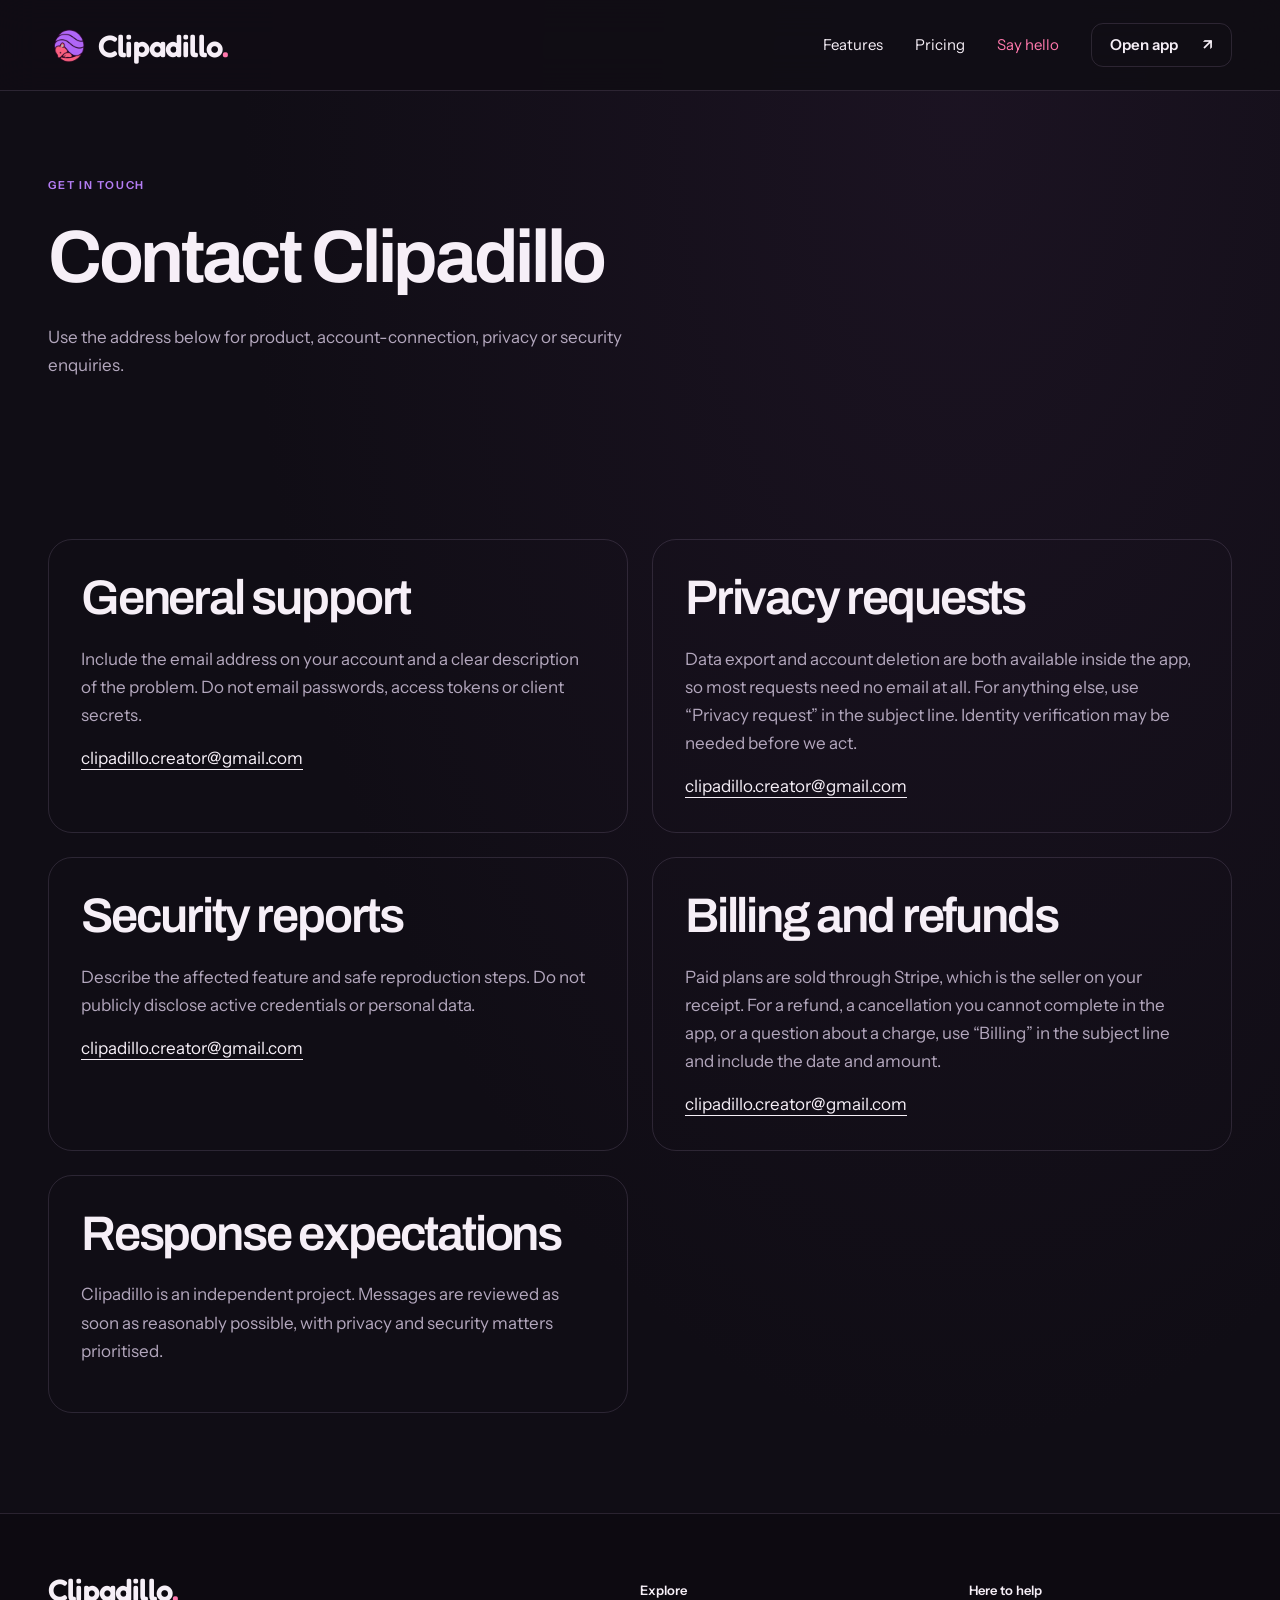
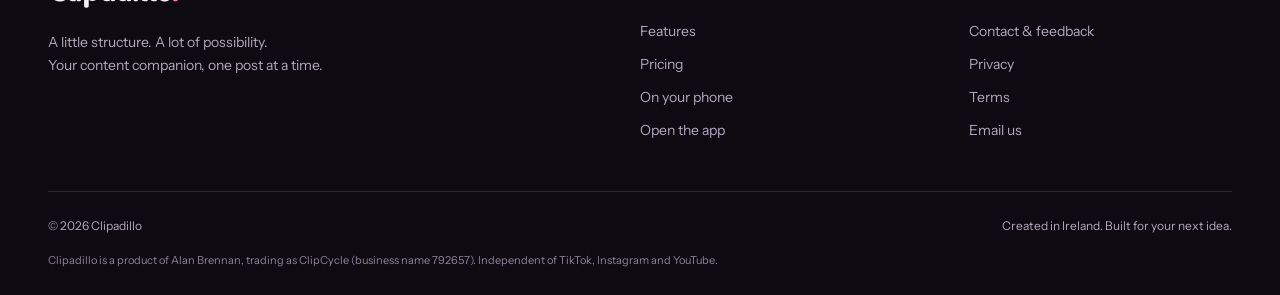
==== commit 1d220443: "Update public support address to Clipadillo Gmail" ====
--- a/contact.html
+++ b/contact.html
@@ -3,6 +3,6 @@
 <body><a class="skip" href="#main">Skip to content</a><header class="header"><div class="container nav"><a class="brand" href="index.html" aria-label="Clipadillo home"><img src="assets/curled.webp" alt="" width="42" height="42">Clipadillo<span class="brand-dot">.</span></a><button class="menu" aria-expanded="false" aria-controls="navigation" type="button">Menu</button><nav class="links" id="navigation" aria-label="Main navigation"><a href="features.html">Features</a><a href="pricing.html">Pricing</a><a href="contact.html" aria-current="page">Say hello</a><a class="nav-app" href="https://app.clipcycle.co">Open app <span aria-hidden="true">↗</span></a></nav></div></header>
 <main id="main">
 <section class="page-hero"><div class="container"><span class="eyebrow">Get in touch</span><h1>Contact Clipadillo</h1><p>Use the address below for product, account-connection, privacy or security enquiries.</p></div></section>
-<section class="section"><div class="container contact-grid"><article class="contact-card"><h2>General support</h2><p>Include the email address on your account and a clear description of the problem. Do not email passwords, access tokens or client secrets.</p><a class="email" href="mailto:clipcycle.creator@gmail.com?subject=Clipadillo%20support">clipcycle.creator@gmail.com</a></article><article class="contact-card"><h2>Privacy requests</h2><p>Data export and account deletion are both available inside the app, so most requests need no email at all. For anything else, use “Privacy request” in the subject line. Identity verification may be needed before we act.</p><a class="email" href="mailto:clipcycle.creator@gmail.com?subject=Clipadillo%20privacy%20request">clipcycle.creator@gmail.com</a></article><article class="contact-card"><h2>Security reports</h2><p>Describe the affected feature and safe reproduction steps. Do not publicly disclose active credentials or personal data.</p><a class="email" href="mailto:clipcycle.creator@gmail.com?subject=Clipadillo%20security%20report">clipcycle.creator@gmail.com</a></article><article class="contact-card"><h2>Billing and refunds</h2><p>Paid plans are sold through Stripe, which is the seller on your receipt. For a refund, a cancellation you cannot complete in the app, or a question about a charge, use “Billing” in the subject line and include the date and amount.</p><a class="email" href="mailto:clipcycle.creator@gmail.com?subject=Clipadillo%20billing">clipcycle.creator@gmail.com</a></article><article class="contact-card"><h2>Response expectations</h2><p>Clipadillo is an independent project. Messages are reviewed as soon as reasonably possible, with privacy and security matters prioritised.</p></article></div></section>
+<section class="section"><div class="container contact-grid"><article class="contact-card"><h2>General support</h2><p>Include the email address on your account and a clear description of the problem. Do not email passwords, access tokens or client secrets.</p><a class="email" href="mailto:clipadillo.creator@gmail.com?subject=Clipadillo%20support">clipadillo.creator@gmail.com</a></article><article class="contact-card"><h2>Privacy requests</h2><p>Data export and account deletion are both available inside the app, so most requests need no email at all. For anything else, use “Privacy request” in the subject line. Identity verification may be needed before we act.</p><a class="email" href="mailto:clipadillo.creator@gmail.com?subject=Clipadillo%20privacy%20request">clipadillo.creator@gmail.com</a></article><article class="contact-card"><h2>Security reports</h2><p>Describe the affected feature and safe reproduction steps. Do not publicly disclose active credentials or personal data.</p><a class="email" href="mailto:clipadillo.creator@gmail.com?subject=Clipadillo%20security%20report">clipadillo.creator@gmail.com</a></article><article class="contact-card"><h2>Billing and refunds</h2><p>Paid plans are sold through Stripe, which is the seller on your receipt. For a refund, a cancellation you cannot complete in the app, or a question about a charge, use “Billing” in the subject line and include the date and amount.</p><a class="email" href="mailto:clipadillo.creator@gmail.com?subject=Clipadillo%20billing">clipadillo.creator@gmail.com</a></article><article class="contact-card"><h2>Response expectations</h2><p>Clipadillo is an independent project. Messages are reviewed as soon as reasonably possible, with privacy and security matters prioritised.</p></article></div></section>
 </main>
-<footer class="footer"><div class="container"><div class="footer-grid"><div><a class="brand" href="index.html">Clipadillo<span class="brand-dot">.</span></a><p>A little structure. A lot of possibility.<br>Your content companion, one post at a time.</p></div><div><h2>Explore</h2><a href="features.html">Features</a><a href="pricing.html">Pricing</a><a href="index.html#install">On your phone</a><a href="https://app.clipcycle.co">Open the app</a></div><div><h2>Here to help</h2><a href="contact.html">Contact &amp; feedback</a><a href="privacy.html">Privacy</a><a href="terms.html">Terms</a><a href="mailto:clipcycle.creator@gmail.com">Email us</a></div></div><div class="footer-bottom"><span>© <span data-year>2026</span> Clipadillo</span><span>Created in Ireland. Built for your next idea.</span></div><p class="legal-note">Clipadillo is a product of Alan Brennan, trading as ClipCycle (business name 792657). Independent of TikTok, Instagram and YouTube.</p></div></footer><script src="script.js"></script></body></html>+<footer class="footer"><div class="container"><div class="footer-grid"><div><a class="brand" href="index.html">Clipadillo<span class="brand-dot">.</span></a><p>A little structure. A lot of possibility.<br>Your content companion, one post at a time.</p></div><div><h2>Explore</h2><a href="features.html">Features</a><a href="pricing.html">Pricing</a><a href="index.html#install">On your phone</a><a href="https://app.clipcycle.co">Open the app</a></div><div><h2>Here to help</h2><a href="contact.html">Contact &amp; feedback</a><a href="privacy.html">Privacy</a><a href="terms.html">Terms</a><a href="mailto:clipadillo.creator@gmail.com">Email us</a></div></div><div class="footer-bottom"><span>© <span data-year>2026</span> Clipadillo</span><span>Created in Ireland. Built for your next idea.</span></div><p class="legal-note">Clipadillo is a product of Alan Brennan, trading as ClipCycle (business name 792657). Independent of TikTok, Instagram and YouTube.</p></div></footer><script src="script.js"></script></body></html>
